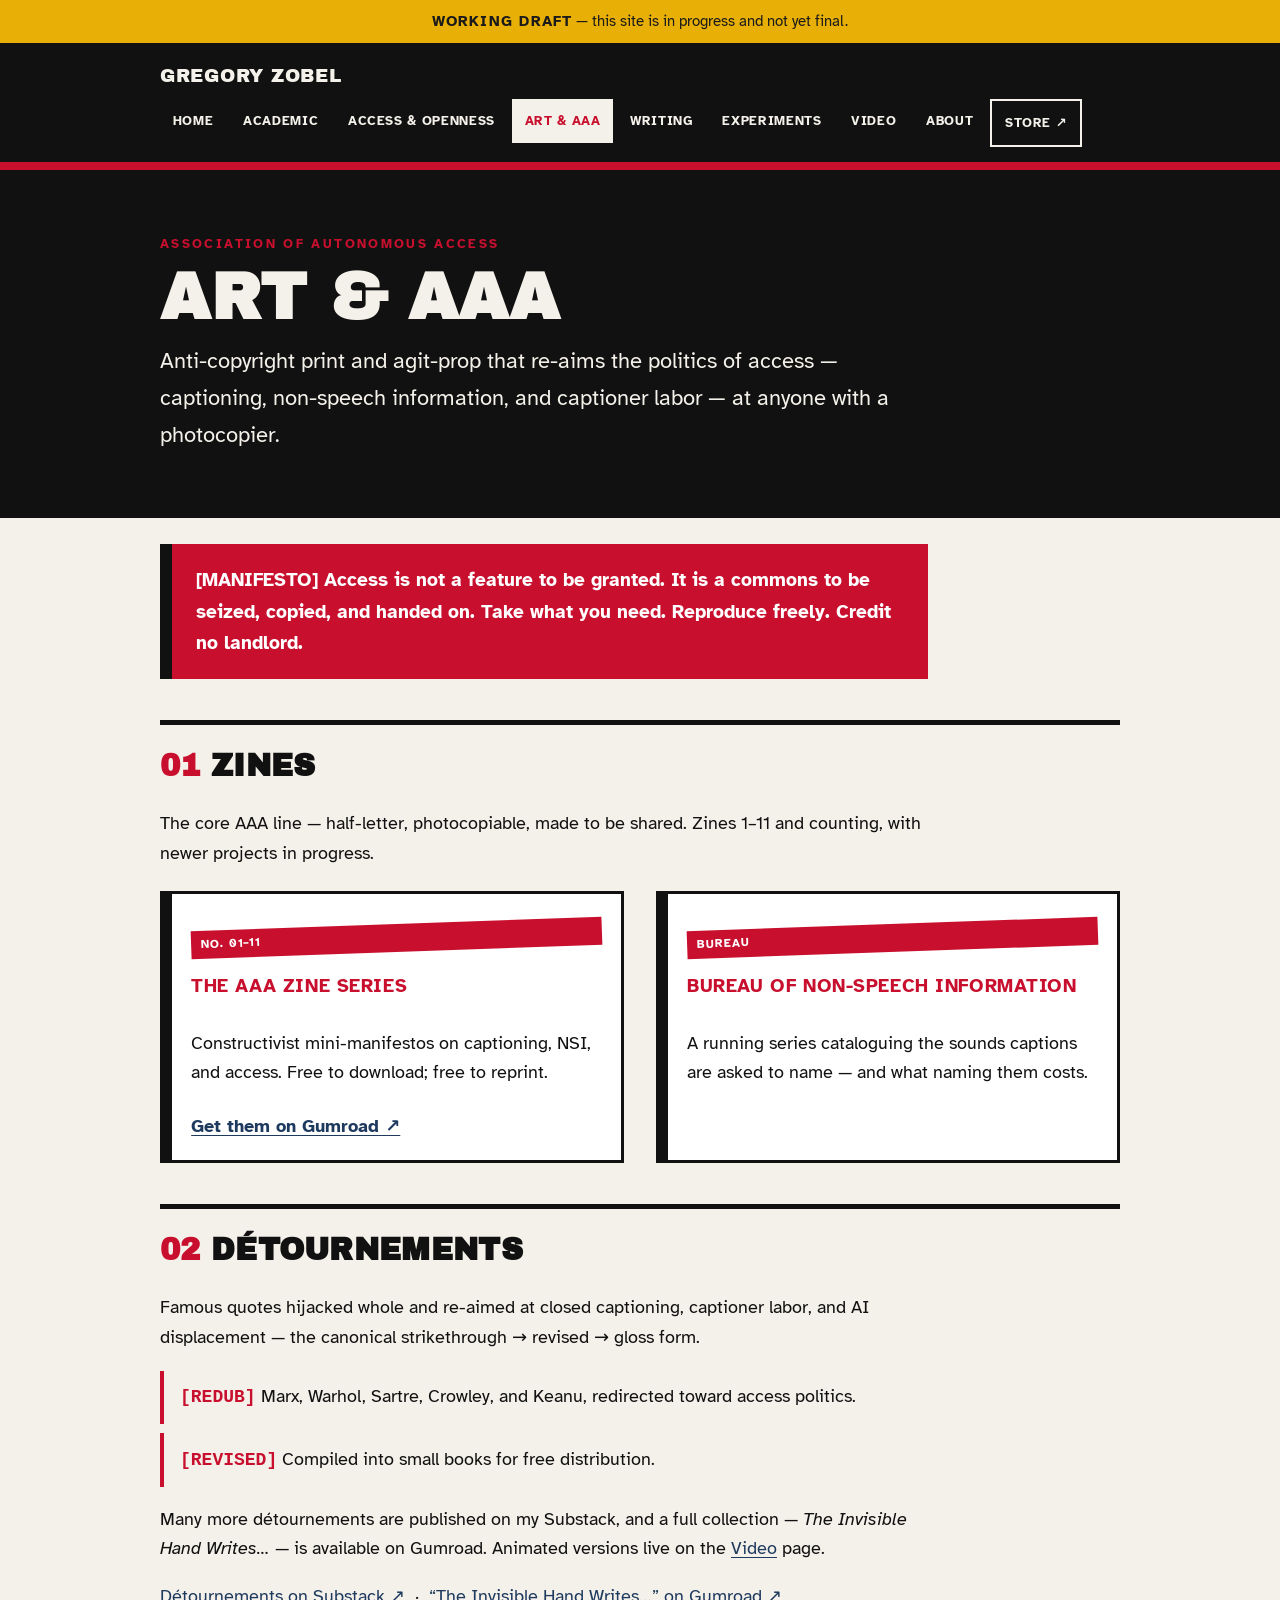
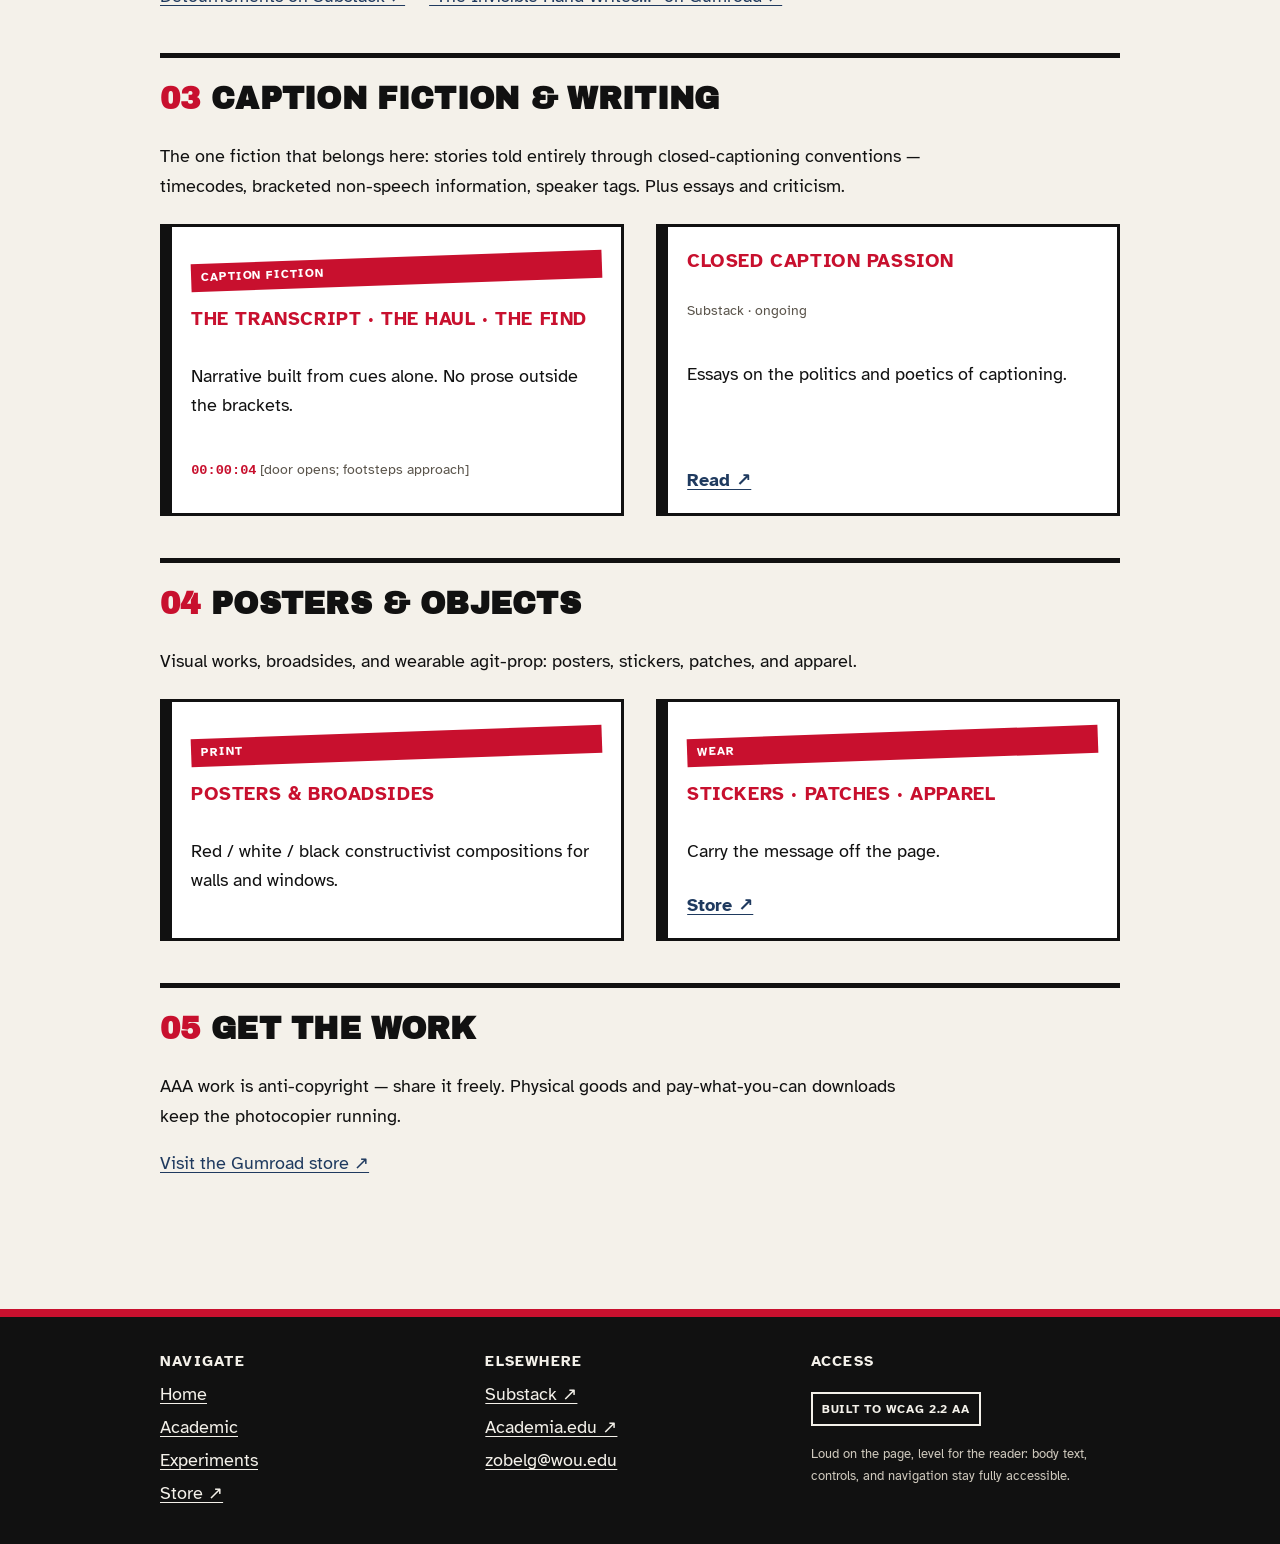
==== aaa.html @ 19fad94e "Add files via upload initial upload" ====
<!DOCTYPE html>
<html lang="en">
<head>
<meta charset="utf-8">
<meta name="viewport" content="width=device-width, initial-scale=1">
<title>Art &amp; AAA — Association of Autonomous Access</title>
<meta name="description" content="The Association of Autonomous Access: anti-copyright zines, détournements, caption fiction, posters, and objects by Gregory Zobel.">
<link rel="preconnect" href="https://fonts.googleapis.com">
<link rel="preconnect" href="https://fonts.gstatic.com" crossorigin>
<link href="https://fonts.googleapis.com/css2?family=Archivo+Black&family=Atkinson+Hyperlegible:ital,wght@0,400;0,700;1,400;1,700&display=swap" rel="stylesheet">
<link rel="stylesheet" href="assets/css/site.css">
</head>
<body>
<a class="skip" href="#main">Skip to main content</a>
<div class="draft-banner" role="note"><strong>Working draft</strong> — this site is in progress and not yet final.</div>

<header class="site-header">
  <div class="wrap">
    <a class="brand" href="index.html">Gregory&nbsp;Zobel</a>
    <nav class="site-nav" aria-label="Primary">
      <ul>
        <li><a href="index.html">Home</a></li>
        <li><a href="academic.html">Academic</a></li>
        <li><a href="academic.html#access">Access &amp; Openness</a></li>
        <li><a href="aaa.html" aria-current="page">Art &amp; AAA</a></li>
        <li><a href="#writing">Writing</a></li>
        <li><a href="experiments.html">Experiments</a></li>
        <li><a href="video.html">Video</a></li>
        <li><a href="academic.html#about">About</a></li>
        <li class="nav-store"><a href="https://compgizmo.gumroad.com/" rel="noopener">Store</a></li>
      </ul>
    </nav>
  </div>
</header>

<div class="hero">
  <div class="wrap">
    <p class="kicker">Association of Autonomous Access</p>
    <h1>Art &amp; AAA</h1>
    <p class="lede">Anti-copyright print and agit-prop that re-aims the politics of access — captioning, non-speech information, and captioner labor — at anyone with a photocopier.</p>
  </div>
</div>

<main id="main">
  <div class="wrap">

    <p class="thesis">[MANIFESTO] Access is not a feature to be granted. It is a commons to be seized, copied, and handed on. Take what you need. Reproduce freely. Credit no landlord.</p>

    <h2><span class="n">01</span> Zines</h2>
    <p>The core AAA line — half-letter, photocopiable, made to be shared. Zines 1–11 and counting, with newer projects in progress.</p>
    <ul class="grid">
      <li class="card"><p class="stamp">No. 01–11</p><h3>The AAA zine series</h3><p>Constructivist mini-manifestos on captioning, NSI, and access. Free to download; free to reprint.</p><a class="more" href="https://compgizmo.gumroad.com/" rel="noopener">Get them on Gumroad ↗</a></li>
      <li class="card"><p class="stamp">Bureau</p><h3>Bureau of Non-Speech Information</h3><p>A running series cataloguing the sounds captions are asked to name — and what naming them costs.</p></li>
    </ul>

    <h2><span class="n">02</span> Détournements</h2>
    <p>Famous quotes hijacked whole and re-aimed at closed captioning, captioner labor, and AI displacement — the canonical strikethrough → revised → gloss form.</p>
    <ul class="refs">
      <li><span class="timecode">[REDUB]</span> Marx, Warhol, Sartre, Crowley, and Keanu, redirected toward access politics.</li>
      <li><span class="timecode">[REVISED]</span> Compiled into small books for free distribution.</li>
    </ul>
    <p>Many more détournements are published on my Substack, and a full collection — <em>The Invisible Hand Writes…</em> — is available on Gumroad. Animated versions live on the <a href="video.html">Video</a> page.</p>
    <p><a class="more" href="https://closedcaptionpassion.substack.com/" rel="noopener">Détournements on Substack ↗</a> &nbsp;·&nbsp; <a class="more" href="https://compgizmo.gumroad.com/" rel="noopener">“The Invisible Hand Writes…” on Gumroad ↗</a></p>

    <h2 id="writing"><span class="n">03</span> Caption fiction &amp; writing</h2>
    <p>The one fiction that belongs here: stories told entirely through closed-captioning conventions — timecodes, bracketed non-speech information, speaker tags. Plus essays and criticism.</p>
    <ul class="grid">
      <li class="card"><p class="stamp">Caption fiction</p><h3>The Transcript · The Haul · The Find</h3><p>Narrative built from cues alone. No prose outside the brackets.</p><p class="meta"><span class="timecode">00:00:04</span> [door opens; footsteps approach]</p></li>
      <li class="card"><h3>Closed Caption Passion</h3><p class="meta">Substack · ongoing</p><p>Essays on the politics and poetics of captioning.</p><a class="more" href="https://closedcaptionpassion.substack.com/" rel="noopener">Read ↗</a></li>
    </ul>

    <h2><span class="n">04</span> Posters &amp; objects</h2>
    <p>Visual works, broadsides, and wearable agit-prop: posters, stickers, patches, and apparel.</p>
    <ul class="grid">
      <li class="card"><p class="stamp">Print</p><h3>Posters &amp; broadsides</h3><p>Red / white / black constructivist compositions for walls and windows.</p></li>
      <li class="card"><p class="stamp">Wear</p><h3>Stickers · patches · apparel</h3><p>Carry the message off the page.</p><a class="more" href="https://compgizmo.gumroad.com/" rel="noopener">Store ↗</a></li>
    </ul>

    <h2><span class="n">05</span> Get the work</h2>
    <p>AAA work is anti-copyright — share it freely. Physical goods and pay-what-you-can downloads keep the photocopier running.</p>
    <p><a class="more" href="https://compgizmo.gumroad.com/" rel="noopener">Visit the Gumroad store ↗</a></p>

  </div>
</main>

<footer class="site-footer">
  <div class="wrap">
    <div>
      <h2>Navigate</h2>
      <ul>
        <li><a href="index.html">Home</a></li>
        <li><a href="academic.html">Academic</a></li>
        <li><a href="experiments.html">Experiments</a></li>
        <li><a href="https://compgizmo.gumroad.com/" rel="noopener">Store ↗</a></li>
      </ul>
    </div>
    <div>
      <h2>Elsewhere</h2>
      <ul>
        <li><a href="https://closedcaptionpassion.substack.com/" rel="noopener">Substack ↗</a></li>
        <li><a href="https://wou.academia.edu/GregoryZobel" rel="noopener">Academia.edu ↗</a></li>
        <li><a href="mailto:zobelg@wou.edu">zobelg@wou.edu</a></li>
      </ul>
    </div>
    <div>
      <h2>Access</h2>
      <p><span class="badge">Built to WCAG 2.2 AA</span></p>
      <p class="fineprint">Loud on the page, level for the reader: body text, controls, and navigation stay fully accessible.</p>
    </div>
  </div>
</footer>
</body>
</html>
---- assets/css/site.css ----
/* =====================================================================
   Greg Zobel — portfolio site
   Shared stylesheet. Two registers, one identity.
   Palette verified for WCAG 2.2 AA (see master plan).
   ===================================================================== */

:root{
  /* AAA / forceful register */
  --aaa-ink:#111111;
  --aaa-paper:#F4F1EA;
  --aaa-red:#C8102E;
  --aaa-white:#FFFFFF;
  /* Academic / restrained register */
  --aca-charcoal:#1A1A1A;
  --aca-cream:#FAF7F0;
  --aca-yellow:#E8B007;
  --aca-slate:#1F3A5F;
  /* shared secondary text */
  --ink-muted:#5A544B;

  /* active register defaults to AAA tokens; academic pages override */
  --bg:var(--aaa-paper);
  --fg:var(--aaa-ink);
  --accent:var(--aaa-red);
  --link:var(--aca-slate);
  --rule:var(--aaa-ink);

  --maxw:64rem;
  --gap:clamp(1rem,3vw,2rem);
}

/* Academic register: applied via <body class="register-academic"> */
.register-academic{
  --bg:var(--aca-cream);
  --fg:var(--aca-charcoal);
  --accent:var(--aca-yellow);
  --link:var(--aca-slate);
  --rule:var(--aca-charcoal);
}

*{box-sizing:border-box;}
html{scroll-behavior:smooth;}
@media (prefers-reduced-motion:reduce){
  html{scroll-behavior:auto;}
  *,*::before,*::after{animation-duration:0.001ms!important;animation-iteration-count:1!important;transition-duration:0.001ms!important;}
}

body{
  margin:0;
  background:var(--bg);
  color:var(--fg);
  font-family:"Atkinson Hyperlegible","Inter",system-ui,Arial,sans-serif;
  font-size:1.125rem;
  line-height:1.65;
}

/* ---- Skip link ---- */
.skip{
  position:absolute;left:-9999px;top:auto;
  background:var(--aaa-ink);color:#fff;padding:.7rem 1rem;z-index:1000;
  font-weight:700;text-decoration:none;
}
.skip:focus{left:1rem;top:1rem;}

/* ---- Focus visibility (WCAG 2.2) ---- */
a:focus-visible,button:focus-visible,[tabindex]:focus-visible{
  outline:3px solid var(--aaa-red);
  outline-offset:3px;
}

/* ---- Links: never color alone ---- */
a{color:var(--link);text-underline-offset:.18em;}
a:hover{text-decoration-thickness:2px;}

img{max-width:100%;height:auto;display:block;}

.wrap{max-width:var(--maxw);margin-inline:auto;padding-inline:clamp(1rem,4vw,2rem);}

/* =========================  SITE HEADER / NAV  ===================== */
.site-header{
  background:var(--aaa-ink);
  color:var(--aaa-paper);
  border-bottom:8px solid var(--aaa-red);
}
.site-header .wrap{display:flex;flex-wrap:wrap;align-items:center;gap:.5rem 1.5rem;padding-block:.9rem;}
.brand{
  font-family:"Archivo Black","Arial Black",sans-serif;
  text-transform:uppercase;letter-spacing:.04em;
  font-size:1.15rem;color:var(--aaa-paper);text-decoration:none;margin-right:auto;
}
.brand:hover{color:#fff;}
.site-nav ul{list-style:none;display:flex;flex-wrap:wrap;gap:.25rem;margin:0;padding:0;}
.site-nav a{
  display:inline-block;color:var(--aaa-paper);text-decoration:none;
  font-weight:700;text-transform:uppercase;letter-spacing:.05em;font-size:.82rem;
  padding:.7rem .8rem;min-height:44px;/* target size */
}
.site-nav a:hover{background:var(--aaa-red);color:#fff;}
.site-nav a[aria-current="page"]{color:var(--aaa-red);background:var(--aaa-paper);}
.register-academic .site-nav a[aria-current="page"]{color:var(--aca-charcoal);box-shadow:inset 0 -5px 0 var(--aca-yellow);background:transparent;}
.nav-store a{border:2px solid var(--aaa-paper);}
.nav-store a::after{content:" \2197";}

/* =========================  HERO  ================================= */
.hero{background:var(--aaa-ink);color:var(--aaa-paper);}
.register-academic .hero{background:var(--aca-charcoal);}
.hero .wrap{padding-block:clamp(2rem,6vw,4rem);}
.kicker{font-weight:800;letter-spacing:.18em;text-transform:uppercase;color:var(--aaa-red);font-size:.82rem;margin:0 0 .6rem;}
.register-academic .kicker{color:var(--aca-yellow);}
.hero h1{
  font-family:"Archivo Black","Arial Black",sans-serif;
  text-transform:uppercase;line-height:1.02;letter-spacing:.01em;
  font-size:clamp(2.1rem,7vw,4rem);margin:.2rem 0;
}
.hero p.lede{font-size:clamp(1.1rem,2.4vw,1.4rem);max-width:46rem;margin:.8rem 0 0;}

/* =========================  HEADINGS  ============================= */
main h2{
  font-family:"Archivo Black","Arial Black",sans-serif;
  text-transform:uppercase;letter-spacing:.01em;font-size:clamp(1.4rem,3.5vw,1.9rem);
  margin:2.6rem 0 .6rem;padding-top:1rem;border-top:5px solid var(--rule);
}
main h2 .n{color:var(--accent);}
.register-academic main h2 .n{color:var(--aca-charcoal);background:var(--aca-yellow);padding:0 .4rem;}
main h3{font-size:1.2rem;margin:1.6rem 0 .3rem;color:var(--accent);text-transform:uppercase;letter-spacing:.03em;}
.register-academic main h3{color:var(--aca-slate);}
main{padding-bottom:4rem;}
main .wrap > p{max-width:48rem;}

/* =========================  THESIS / BANNERS  ===================== */
.thesis{
  background:var(--aaa-red);color:#fff;
  padding:1.3rem 1.5rem;margin:1.6rem 0;border-left:12px solid var(--aaa-ink);
  font-size:1.18rem;font-weight:700;max-width:52rem;
}
.register-academic .thesis{background:var(--aca-yellow);color:var(--aca-charcoal);border-left-color:var(--aca-charcoal);}

/* =========================  WORKING-ACROSS BAND  ================== */
.band{display:flex;flex-wrap:wrap;gap:.5rem;margin:1.2rem 0;padding:0;list-style:none;}
.band li{
  background:var(--aaa-ink);color:var(--aaa-paper);
  font-weight:800;text-transform:uppercase;letter-spacing:.05em;font-size:.8rem;
  padding:.5rem .8rem;
}
.register-academic .band li{background:var(--aca-charcoal);}

/* =========================  ENTRANCES / CARDS  =================== */
.grid{display:grid;gap:var(--gap);grid-template-columns:repeat(auto-fit,minmax(15rem,1fr));margin:1.4rem 0;padding:0;list-style:none;}
.card{
  background:var(--aaa-white);border:3px solid var(--rule);border-left-width:12px;
  padding:1.1rem 1.2rem;display:flex;flex-direction:column;gap:.4rem;
}
.card h3{margin:.1rem 0;color:var(--accent);}
.register-academic .card{background:#fff;border-left-color:var(--aca-yellow);}
.card .meta{font-size:.85rem;color:var(--ink-muted);}
.card a.more{margin-top:auto;font-weight:700;}

.entrance{
  border:3px solid var(--aaa-ink);border-top-width:12px;background:var(--aaa-white);
  padding:1.3rem 1.4rem;text-decoration:none;color:var(--aaa-ink);display:block;
}
.entrance:hover{background:var(--aaa-red);color:#fff;border-color:var(--aaa-red);}
.entrance h3{font-family:"Archivo Black",sans-serif;text-transform:uppercase;font-size:1.25rem;margin:.2rem 0;color:inherit;}
.entrance:hover h3{color:#fff;}
.entrance p{margin:.3rem 0 0;color:inherit;}

/* =========================  PUBLICATION / LIST ITEMS  ============= */
.refs{list-style:none;margin:1rem 0;padding:0;}
.refs li{padding:.7rem 0 .7rem 1rem;border-left:4px solid var(--accent);margin-bottom:.6rem;}
.register-academic .refs li{border-left-color:var(--aca-yellow);}
.refs .venue{font-style:italic;}

/* =========================  AAA STAMPS  ========================== */
.stamp{
  display:inline-block;background:var(--aaa-red);color:#fff;
  font-weight:800;text-transform:uppercase;letter-spacing:.08em;font-size:.74rem;
  padding:.25rem .6rem;transform:rotate(-2deg);
}
.timecode{font-family:"Courier New",monospace;color:var(--aaa-red);font-weight:700;}

/* =========================  FOOTER  ============================== */
.site-footer{background:var(--aaa-ink);color:var(--aaa-paper);margin-top:3rem;border-top:8px solid var(--aaa-red);}
.site-footer .wrap{padding-block:2rem;display:grid;gap:1rem;grid-template-columns:repeat(auto-fit,minmax(13rem,1fr));}
.site-footer a{color:var(--aaa-paper);}
.site-footer h2{font-size:.95rem;text-transform:uppercase;letter-spacing:.08em;border:0;padding:0;margin:0 0 .4rem;font-family:inherit;}
.site-footer ul{list-style:none;margin:0;padding:0;}
.site-footer li{margin:.2rem 0;}
.badge{display:inline-block;border:2px solid var(--aaa-paper);padding:.3rem .6rem;font-weight:700;font-size:.78rem;text-transform:uppercase;letter-spacing:.05em;}
.fineprint{font-size:.82rem;color:#cfc9bd;}

/* =========================  DRAFT BANNER  ======================== */
.draft-banner{
  background:var(--aca-yellow);color:#1A1A1A;
  text-align:center;font-size:.95rem;padding:.55rem 1rem;
  border-bottom:4px solid #111111;
}
.draft-banner strong{text-transform:uppercase;letter-spacing:.08em;}

/* =========================  VIDEO  ============================== */
.video-grid{display:grid;gap:var(--gap);grid-template-columns:repeat(auto-fit,minmax(16rem,1fr));margin:1.2rem 0;padding:0;list-style:none;}
figure.video{margin:0;border:3px solid var(--rule);background:#000;display:flex;flex-direction:column;}
figure.video video{width:100%;display:block;background:#000;}
figure.video figcaption{background:var(--bg);color:var(--fg);padding:.6rem .8rem;font-size:.9rem;}
figure.video figcaption .t{font-weight:700;display:block;}
.placeholder-video{
  display:flex;align-items:center;justify-content:center;text-align:center;
  min-height:9rem;background:#111111;color:#F4F1EA;border-bottom:3px dashed var(--aaa-red);padding:1rem;font-size:.9rem;
}
details.transcript{margin:.5rem 0 0;border-top:1px solid #cbc6ba;padding-top:.4rem;}
details.transcript summary{cursor:pointer;font-weight:700;color:var(--link);}
details.transcript summary:focus-visible{outline:3px solid var(--aaa-red);outline-offset:2px;}
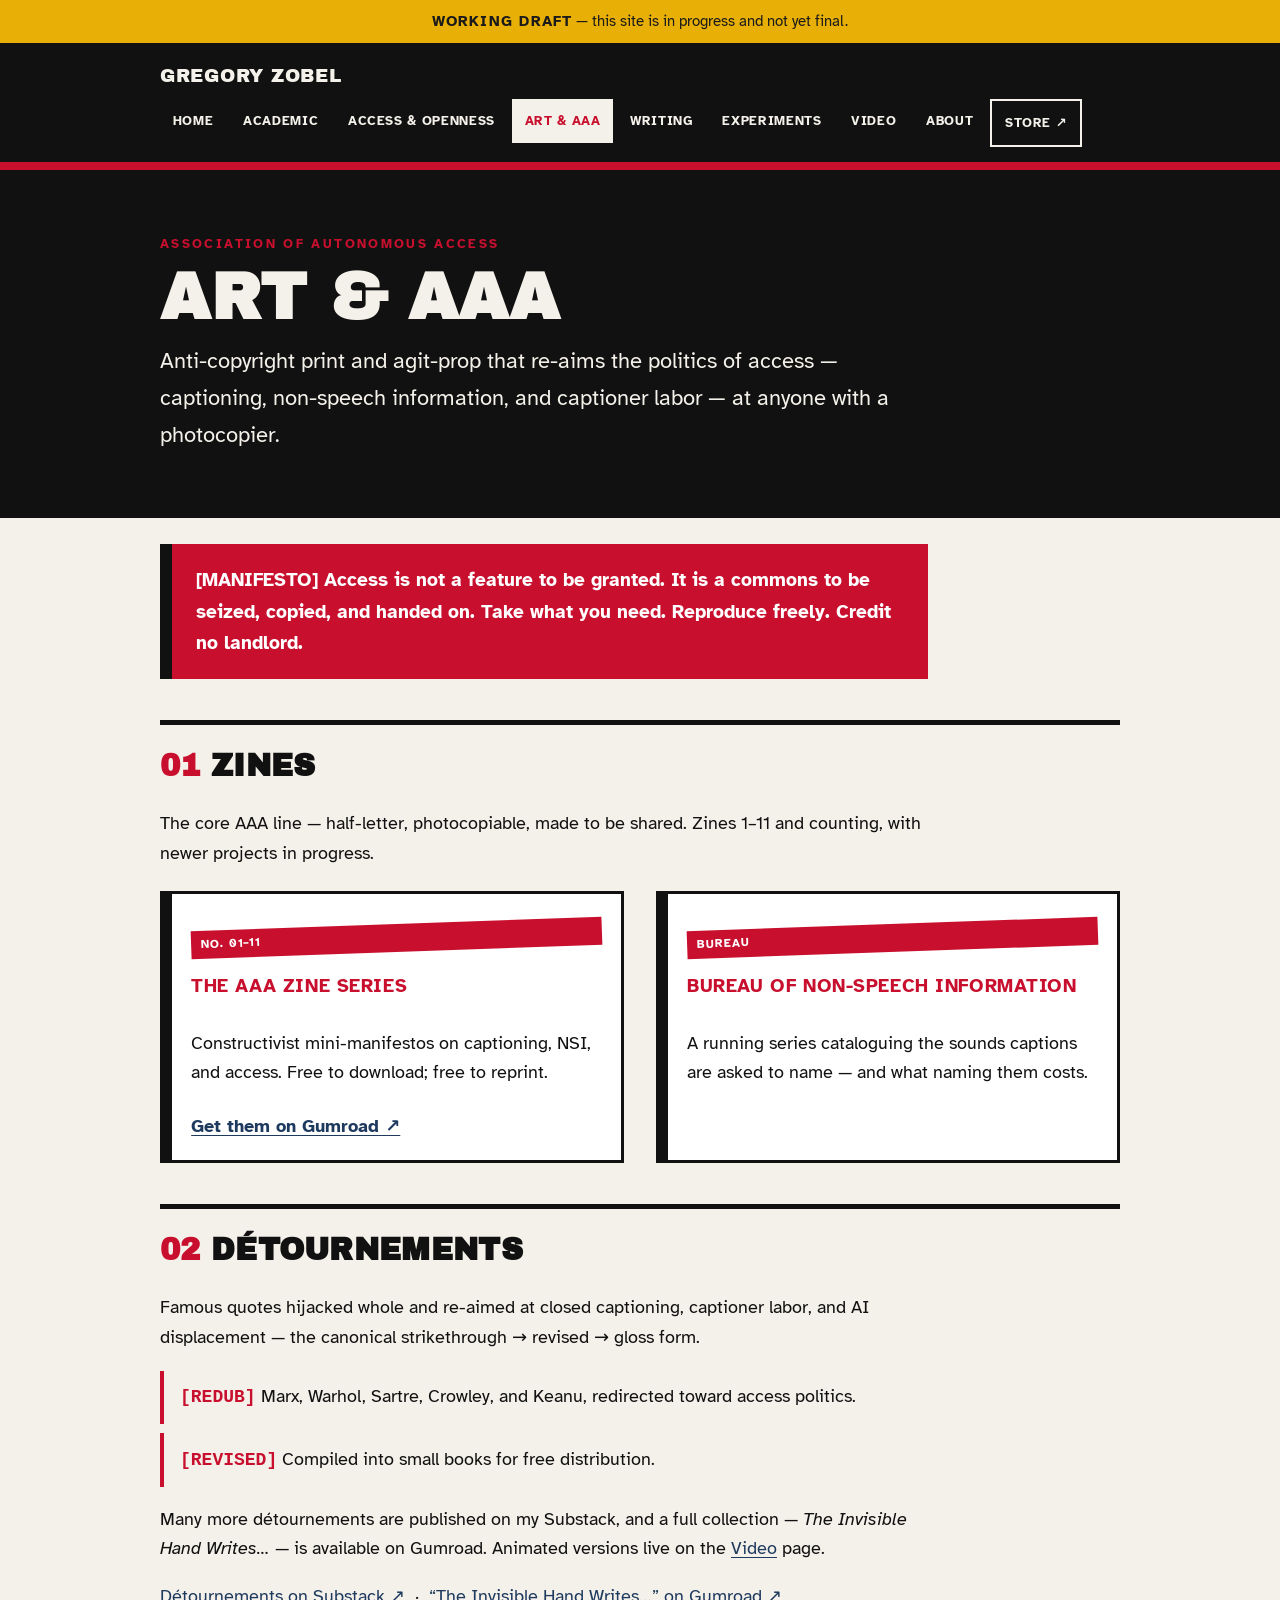
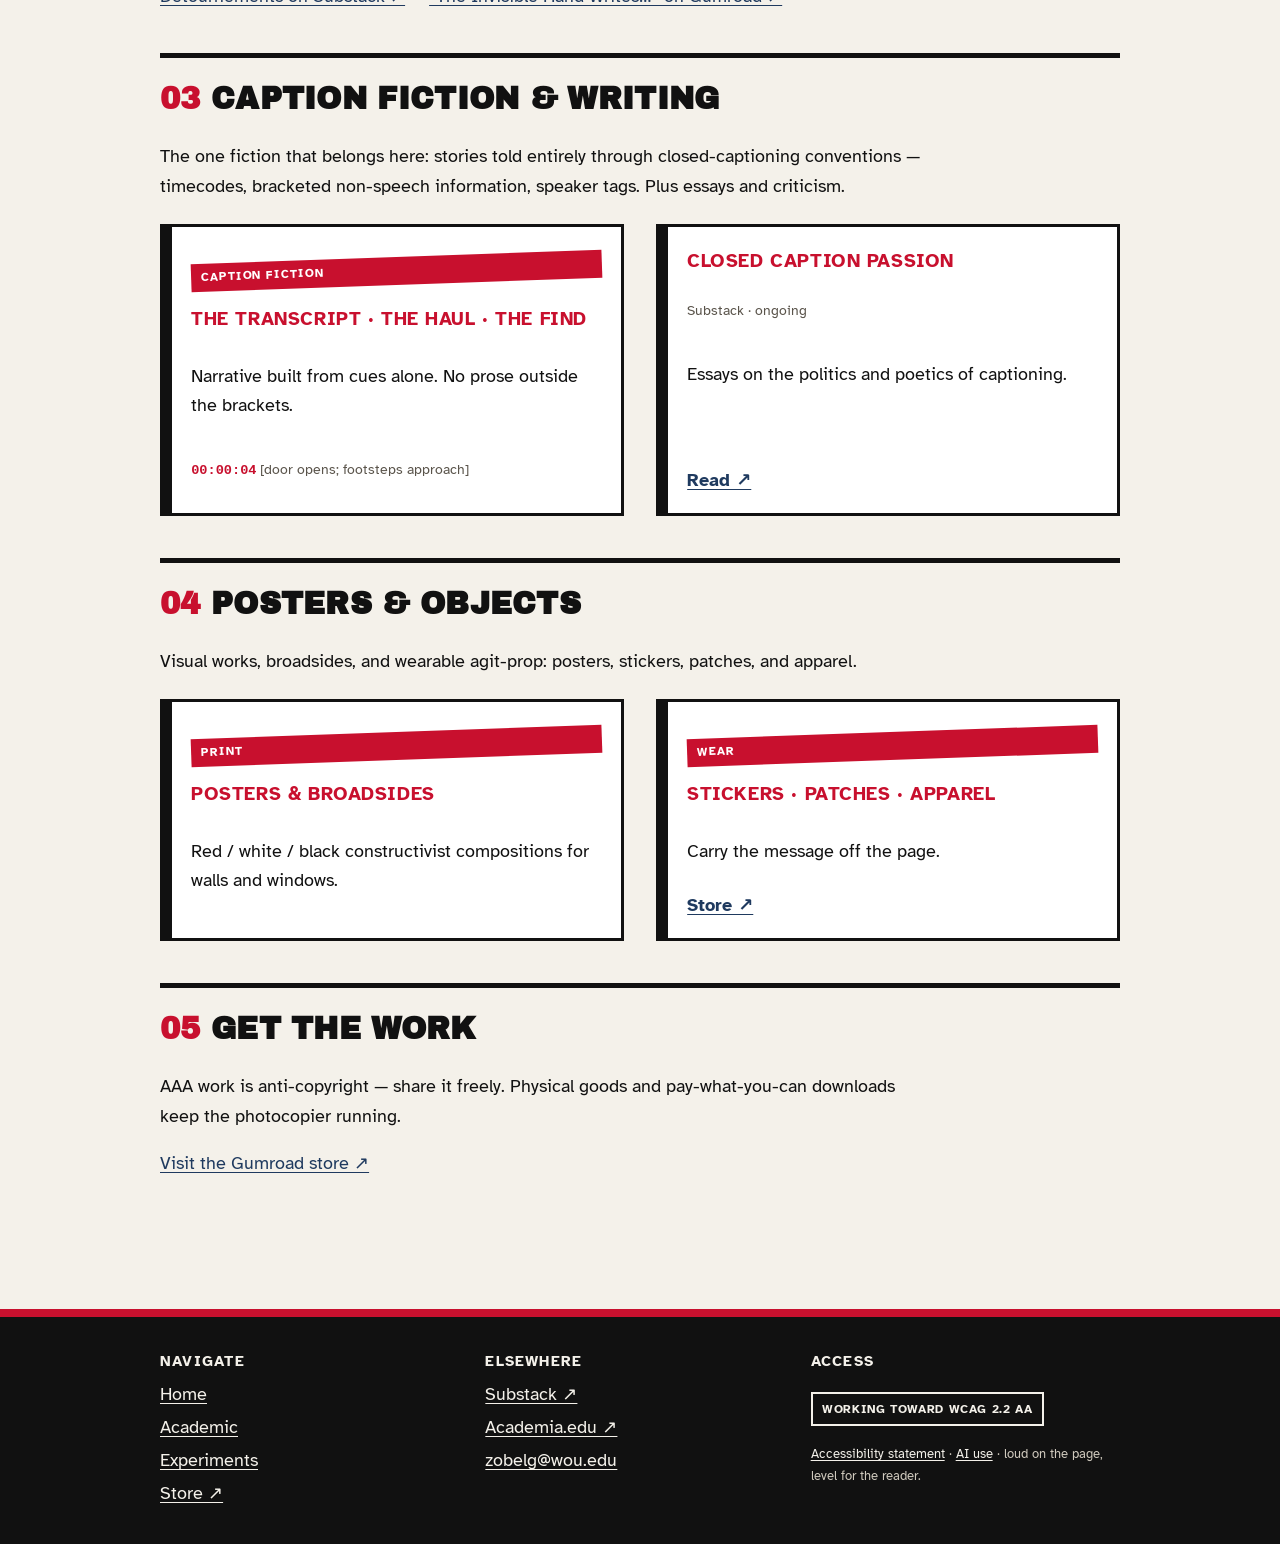
==== commit 00afcc31: "Add files via upload Ai page, accessibility page, agent term n small fixes post Codex review" ====
--- a/aaa.html
+++ b/aaa.html
@@ -46,14 +46,14 @@
 
     <p class="thesis">[MANIFESTO] Access is not a feature to be granted. It is a commons to be seized, copied, and handed on. Take what you need. Reproduce freely. Credit no landlord.</p>
 
-    <h2><span class="n">01</span> Zines</h2>
+    <h2><span class="n" aria-hidden="true">01</span> Zines</h2>
     <p>The core AAA line — half-letter, photocopiable, made to be shared. Zines 1–11 and counting, with newer projects in progress.</p>
     <ul class="grid">
       <li class="card"><p class="stamp">No. 01–11</p><h3>The AAA zine series</h3><p>Constructivist mini-manifestos on captioning, NSI, and access. Free to download; free to reprint.</p><a class="more" href="https://compgizmo.gumroad.com/" rel="noopener">Get them on Gumroad ↗</a></li>
       <li class="card"><p class="stamp">Bureau</p><h3>Bureau of Non-Speech Information</h3><p>A running series cataloguing the sounds captions are asked to name — and what naming them costs.</p></li>
     </ul>
 
-    <h2><span class="n">02</span> Détournements</h2>
+    <h2><span class="n" aria-hidden="true">02</span> Détournements</h2>
     <p>Famous quotes hijacked whole and re-aimed at closed captioning, captioner labor, and AI displacement — the canonical strikethrough → revised → gloss form.</p>
     <ul class="refs">
       <li><span class="timecode">[REDUB]</span> Marx, Warhol, Sartre, Crowley, and Keanu, redirected toward access politics.</li>
@@ -62,21 +62,21 @@
     <p>Many more détournements are published on my Substack, and a full collection — <em>The Invisible Hand Writes…</em> — is available on Gumroad. Animated versions live on the <a href="video.html">Video</a> page.</p>
     <p><a class="more" href="https://closedcaptionpassion.substack.com/" rel="noopener">Détournements on Substack ↗</a> &nbsp;·&nbsp; <a class="more" href="https://compgizmo.gumroad.com/" rel="noopener">“The Invisible Hand Writes…” on Gumroad ↗</a></p>
 
-    <h2 id="writing"><span class="n">03</span> Caption fiction &amp; writing</h2>
+    <h2 id="writing"><span class="n" aria-hidden="true">03</span> Caption fiction &amp; writing</h2>
     <p>The one fiction that belongs here: stories told entirely through closed-captioning conventions — timecodes, bracketed non-speech information, speaker tags. Plus essays and criticism.</p>
     <ul class="grid">
       <li class="card"><p class="stamp">Caption fiction</p><h3>The Transcript · The Haul · The Find</h3><p>Narrative built from cues alone. No prose outside the brackets.</p><p class="meta"><span class="timecode">00:00:04</span> [door opens; footsteps approach]</p></li>
       <li class="card"><h3>Closed Caption Passion</h3><p class="meta">Substack · ongoing</p><p>Essays on the politics and poetics of captioning.</p><a class="more" href="https://closedcaptionpassion.substack.com/" rel="noopener">Read ↗</a></li>
     </ul>
 
-    <h2><span class="n">04</span> Posters &amp; objects</h2>
+    <h2><span class="n" aria-hidden="true">04</span> Posters &amp; objects</h2>
     <p>Visual works, broadsides, and wearable agit-prop: posters, stickers, patches, and apparel.</p>
     <ul class="grid">
       <li class="card"><p class="stamp">Print</p><h3>Posters &amp; broadsides</h3><p>Red / white / black constructivist compositions for walls and windows.</p></li>
       <li class="card"><p class="stamp">Wear</p><h3>Stickers · patches · apparel</h3><p>Carry the message off the page.</p><a class="more" href="https://compgizmo.gumroad.com/" rel="noopener">Store ↗</a></li>
     </ul>
 
-    <h2><span class="n">05</span> Get the work</h2>
+    <h2><span class="n" aria-hidden="true">05</span> Get the work</h2>
     <p>AAA work is anti-copyright — share it freely. Physical goods and pay-what-you-can downloads keep the photocopier running.</p>
     <p><a class="more" href="https://compgizmo.gumroad.com/" rel="noopener">Visit the Gumroad store ↗</a></p>
 
@@ -104,8 +104,8 @@
     </div>
     <div>
       <h2>Access</h2>
-      <p><span class="badge">Built to WCAG 2.2 AA</span></p>
-      <p class="fineprint">Loud on the page, level for the reader: body text, controls, and navigation stay fully accessible.</p>
+      <p><span class="badge">Working toward WCAG 2.2 AA</span></p>
+      <p class="fineprint"><a href="accessibility.html">Accessibility statement</a> · <a href="ai-use.html">AI use</a> · loud on the page, level for the reader.</p>
     </div>
   </div>
 </footer>
--- a/assets/css/site.css
+++ b/assets/css/site.css
@@ -97,7 +97,7 @@
 }
 .site-nav a:hover{background:var(--aaa-red);color:#fff;}
 .site-nav a[aria-current="page"]{color:var(--aaa-red);background:var(--aaa-paper);}
-.register-academic .site-nav a[aria-current="page"]{color:var(--aca-charcoal);box-shadow:inset 0 -5px 0 var(--aca-yellow);background:transparent;}
+.register-academic .site-nav a[aria-current="page"]{color:var(--aaa-paper);box-shadow:inset 0 -5px 0 var(--aca-yellow);background:transparent;}
 .nav-store a{border:2px solid var(--aaa-paper);}
 .nav-store a::after{content:" \2197";}
 
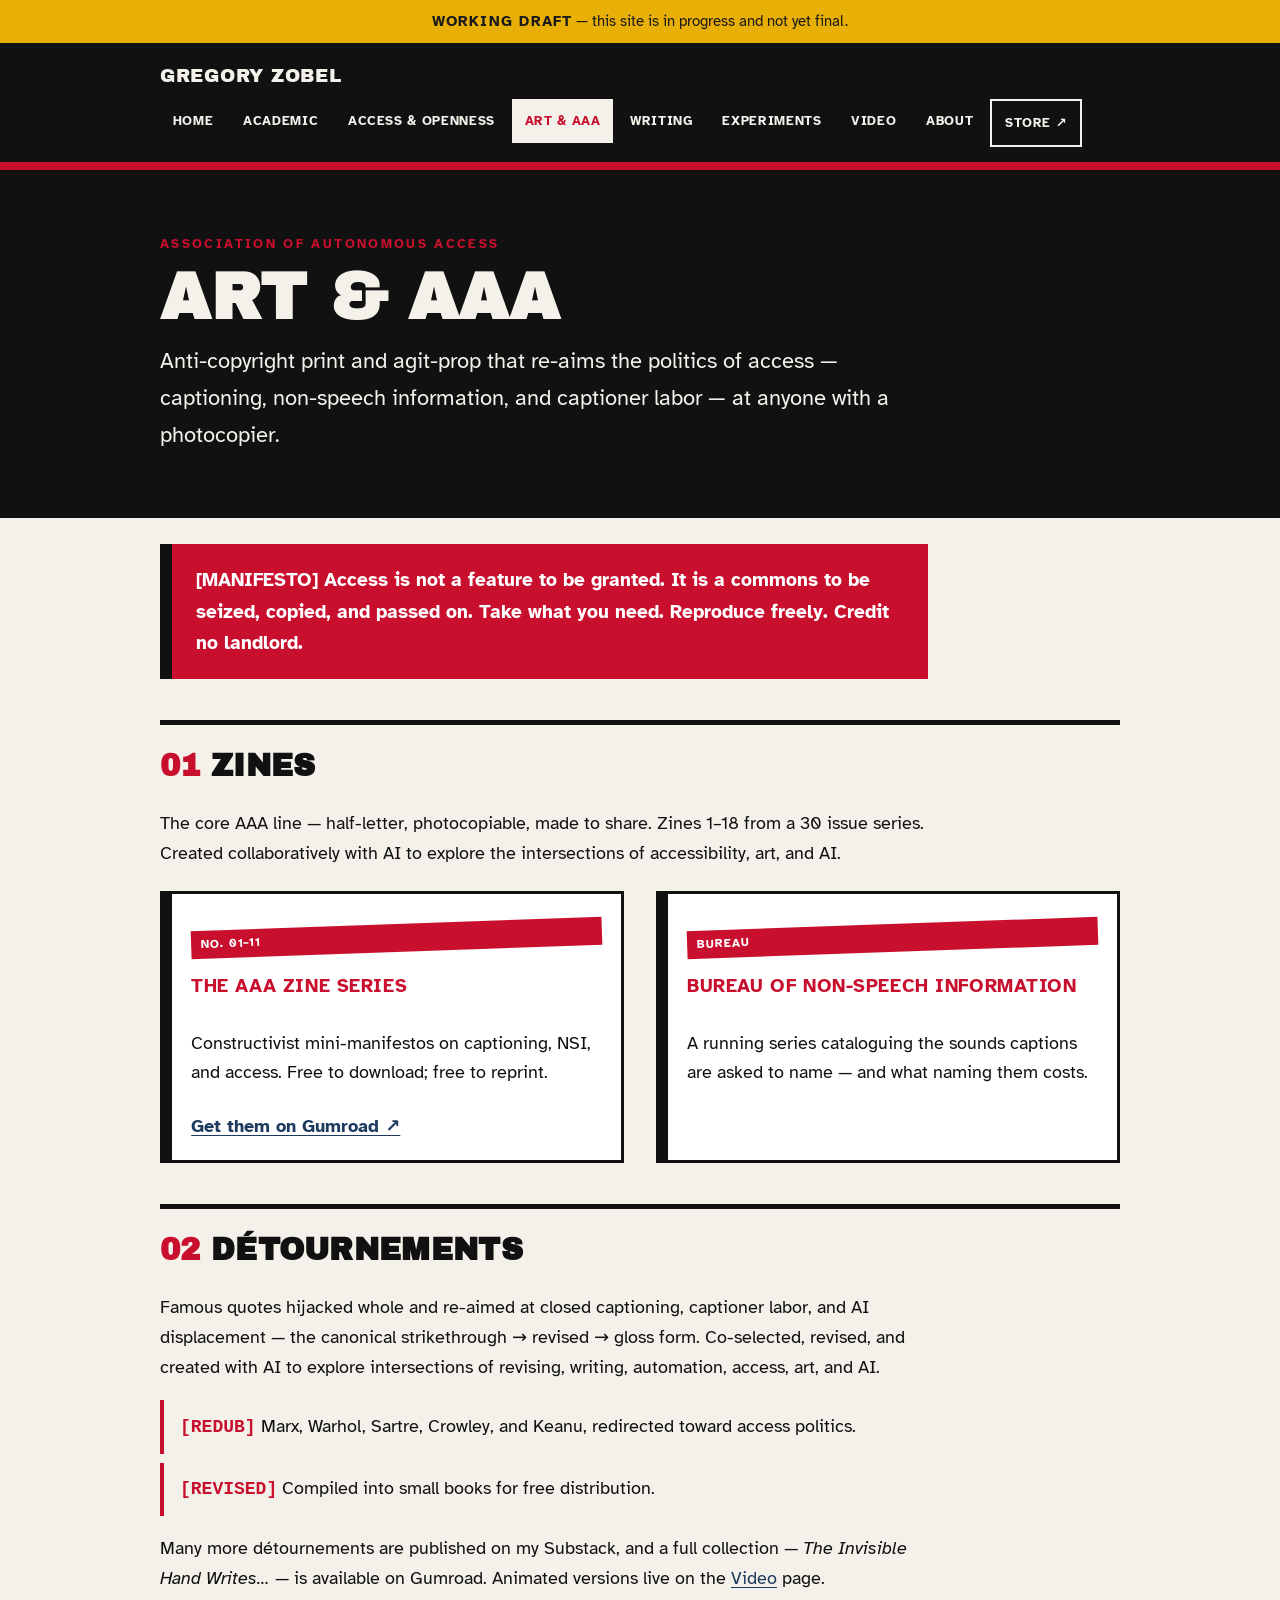
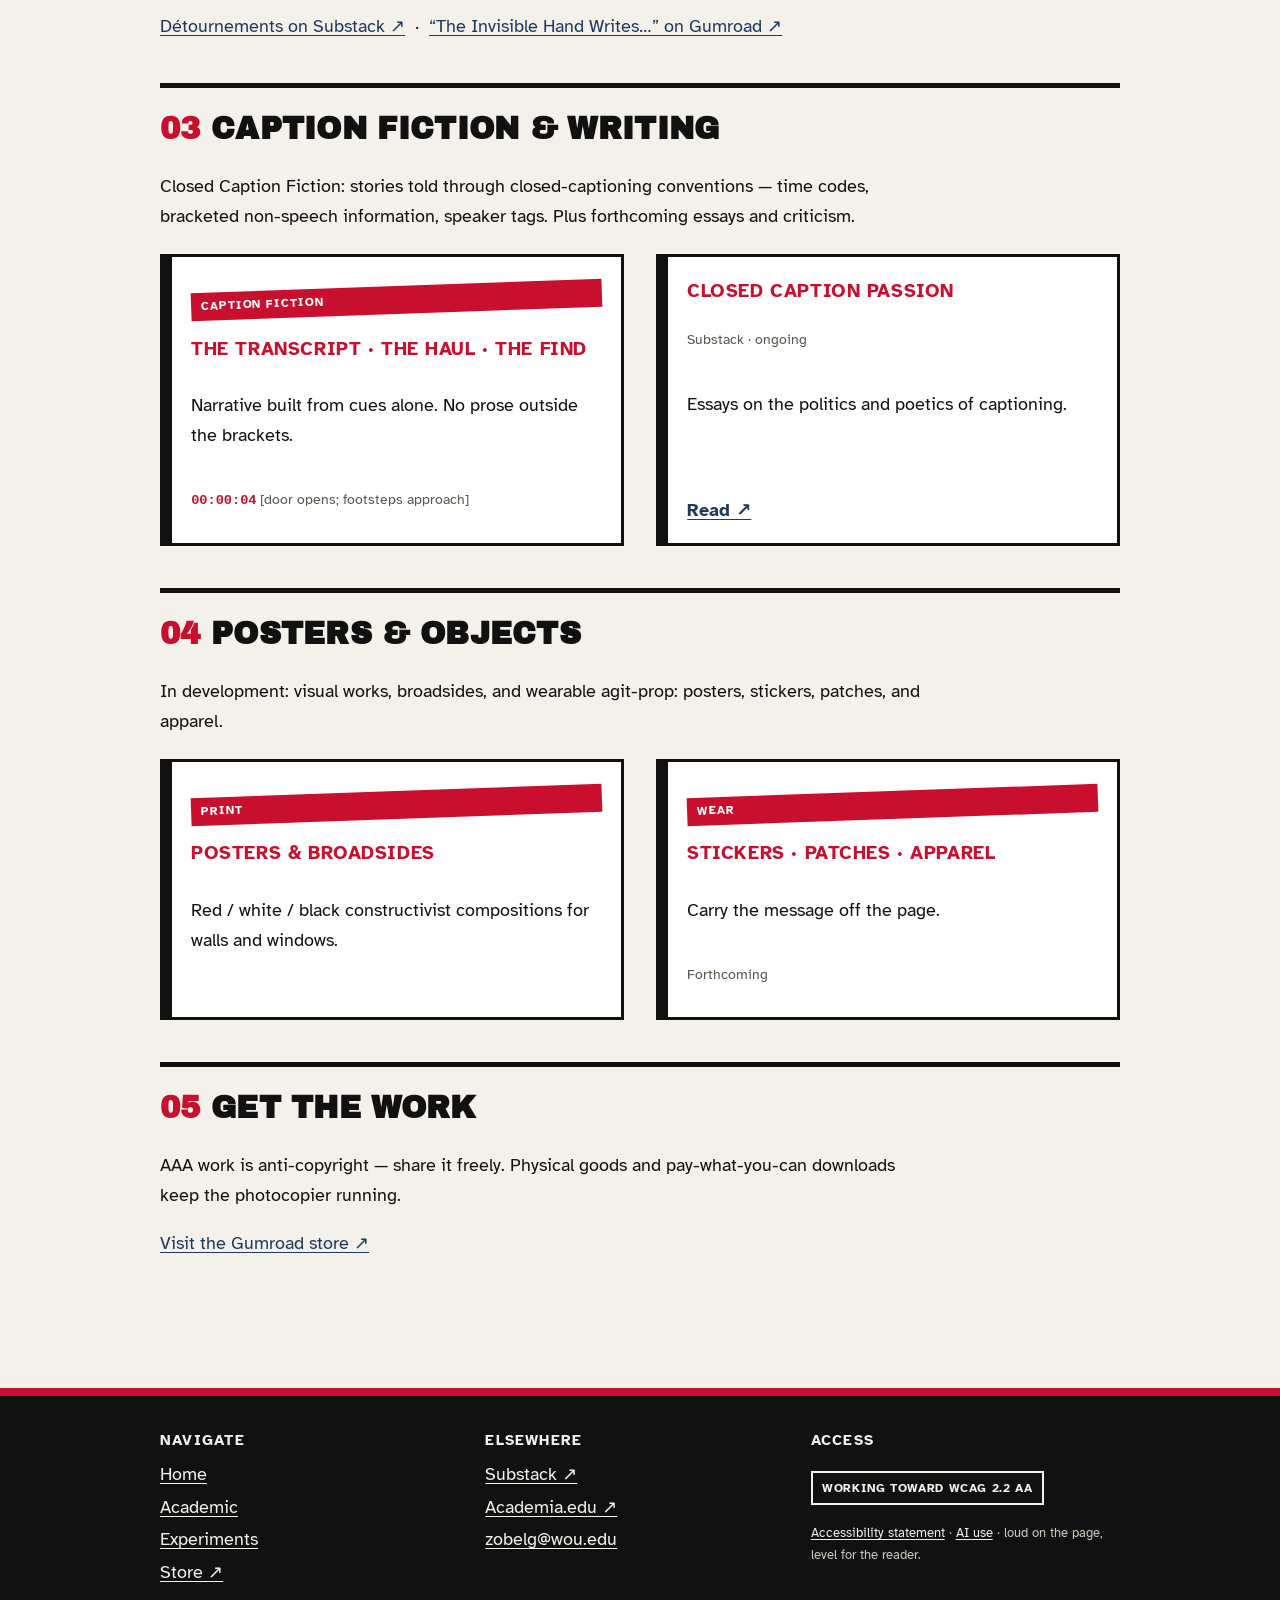
==== commit ec6170ab: "Copy edits to academic.html and aaa.html - academic: tighten Access & Openness intro - aaa: manifest" ====
--- a/aaa.html
+++ b/aaa.html
@@ -44,17 +44,17 @@
 <main id="main">
   <div class="wrap">
 
-    <p class="thesis">[MANIFESTO] Access is not a feature to be granted. It is a commons to be seized, copied, and handed on. Take what you need. Reproduce freely. Credit no landlord.</p>
+    <p class="thesis">[MANIFESTO] Access is not a feature to be granted. It is a commons to be seized, copied, and passed on. Take what you need. Reproduce freely. Credit no landlord.</p>
 
     <h2><span class="n" aria-hidden="true">01</span> Zines</h2>
-    <p>The core AAA line — half-letter, photocopiable, made to be shared. Zines 1–11 and counting, with newer projects in progress.</p>
+    <p>The core AAA line — half-letter, photocopiable, made to share. Zines 1–18 from a 30 issue series. Created collaboratively with AI to explore the intersections of accessibility, art, and AI.</p>
     <ul class="grid">
       <li class="card"><p class="stamp">No. 01–11</p><h3>The AAA zine series</h3><p>Constructivist mini-manifestos on captioning, NSI, and access. Free to download; free to reprint.</p><a class="more" href="https://compgizmo.gumroad.com/" rel="noopener">Get them on Gumroad ↗</a></li>
       <li class="card"><p class="stamp">Bureau</p><h3>Bureau of Non-Speech Information</h3><p>A running series cataloguing the sounds captions are asked to name — and what naming them costs.</p></li>
     </ul>
 
     <h2><span class="n" aria-hidden="true">02</span> Détournements</h2>
-    <p>Famous quotes hijacked whole and re-aimed at closed captioning, captioner labor, and AI displacement — the canonical strikethrough → revised → gloss form.</p>
+    <p>Famous quotes hijacked whole and re-aimed at closed captioning, captioner labor, and AI displacement — the canonical strikethrough → revised → gloss form. Co-selected, revised, and created with AI to explore intersections of revising, writing, automation, access, art, and AI.</p>
     <ul class="refs">
       <li><span class="timecode">[REDUB]</span> Marx, Warhol, Sartre, Crowley, and Keanu, redirected toward access politics.</li>
       <li><span class="timecode">[REVISED]</span> Compiled into small books for free distribution.</li>
@@ -63,17 +63,17 @@
     <p><a class="more" href="https://closedcaptionpassion.substack.com/" rel="noopener">Détournements on Substack ↗</a> &nbsp;·&nbsp; <a class="more" href="https://compgizmo.gumroad.com/" rel="noopener">“The Invisible Hand Writes…” on Gumroad ↗</a></p>
 
     <h2 id="writing"><span class="n" aria-hidden="true">03</span> Caption fiction &amp; writing</h2>
-    <p>The one fiction that belongs here: stories told entirely through closed-captioning conventions — timecodes, bracketed non-speech information, speaker tags. Plus essays and criticism.</p>
+    <p>Closed Caption Fiction: stories told through closed-captioning conventions — time codes, bracketed non-speech information, speaker tags. Plus forthcoming essays and criticism.</p>
     <ul class="grid">
       <li class="card"><p class="stamp">Caption fiction</p><h3>The Transcript · The Haul · The Find</h3><p>Narrative built from cues alone. No prose outside the brackets.</p><p class="meta"><span class="timecode">00:00:04</span> [door opens; footsteps approach]</p></li>
       <li class="card"><h3>Closed Caption Passion</h3><p class="meta">Substack · ongoing</p><p>Essays on the politics and poetics of captioning.</p><a class="more" href="https://closedcaptionpassion.substack.com/" rel="noopener">Read ↗</a></li>
     </ul>
 
     <h2><span class="n" aria-hidden="true">04</span> Posters &amp; objects</h2>
-    <p>Visual works, broadsides, and wearable agit-prop: posters, stickers, patches, and apparel.</p>
+    <p>In development: visual works, broadsides, and wearable agit-prop: posters, stickers, patches, and apparel.</p>
     <ul class="grid">
       <li class="card"><p class="stamp">Print</p><h3>Posters &amp; broadsides</h3><p>Red / white / black constructivist compositions for walls and windows.</p></li>
-      <li class="card"><p class="stamp">Wear</p><h3>Stickers · patches · apparel</h3><p>Carry the message off the page.</p><a class="more" href="https://compgizmo.gumroad.com/" rel="noopener">Store ↗</a></li>
+      <li class="card"><p class="stamp">Wear</p><h3>Stickers · patches · apparel</h3><p>Carry the message off the page.</p><p class="meta">Forthcoming</p></li>
     </ul>
 
     <h2><span class="n" aria-hidden="true">05</span> Get the work</h2>
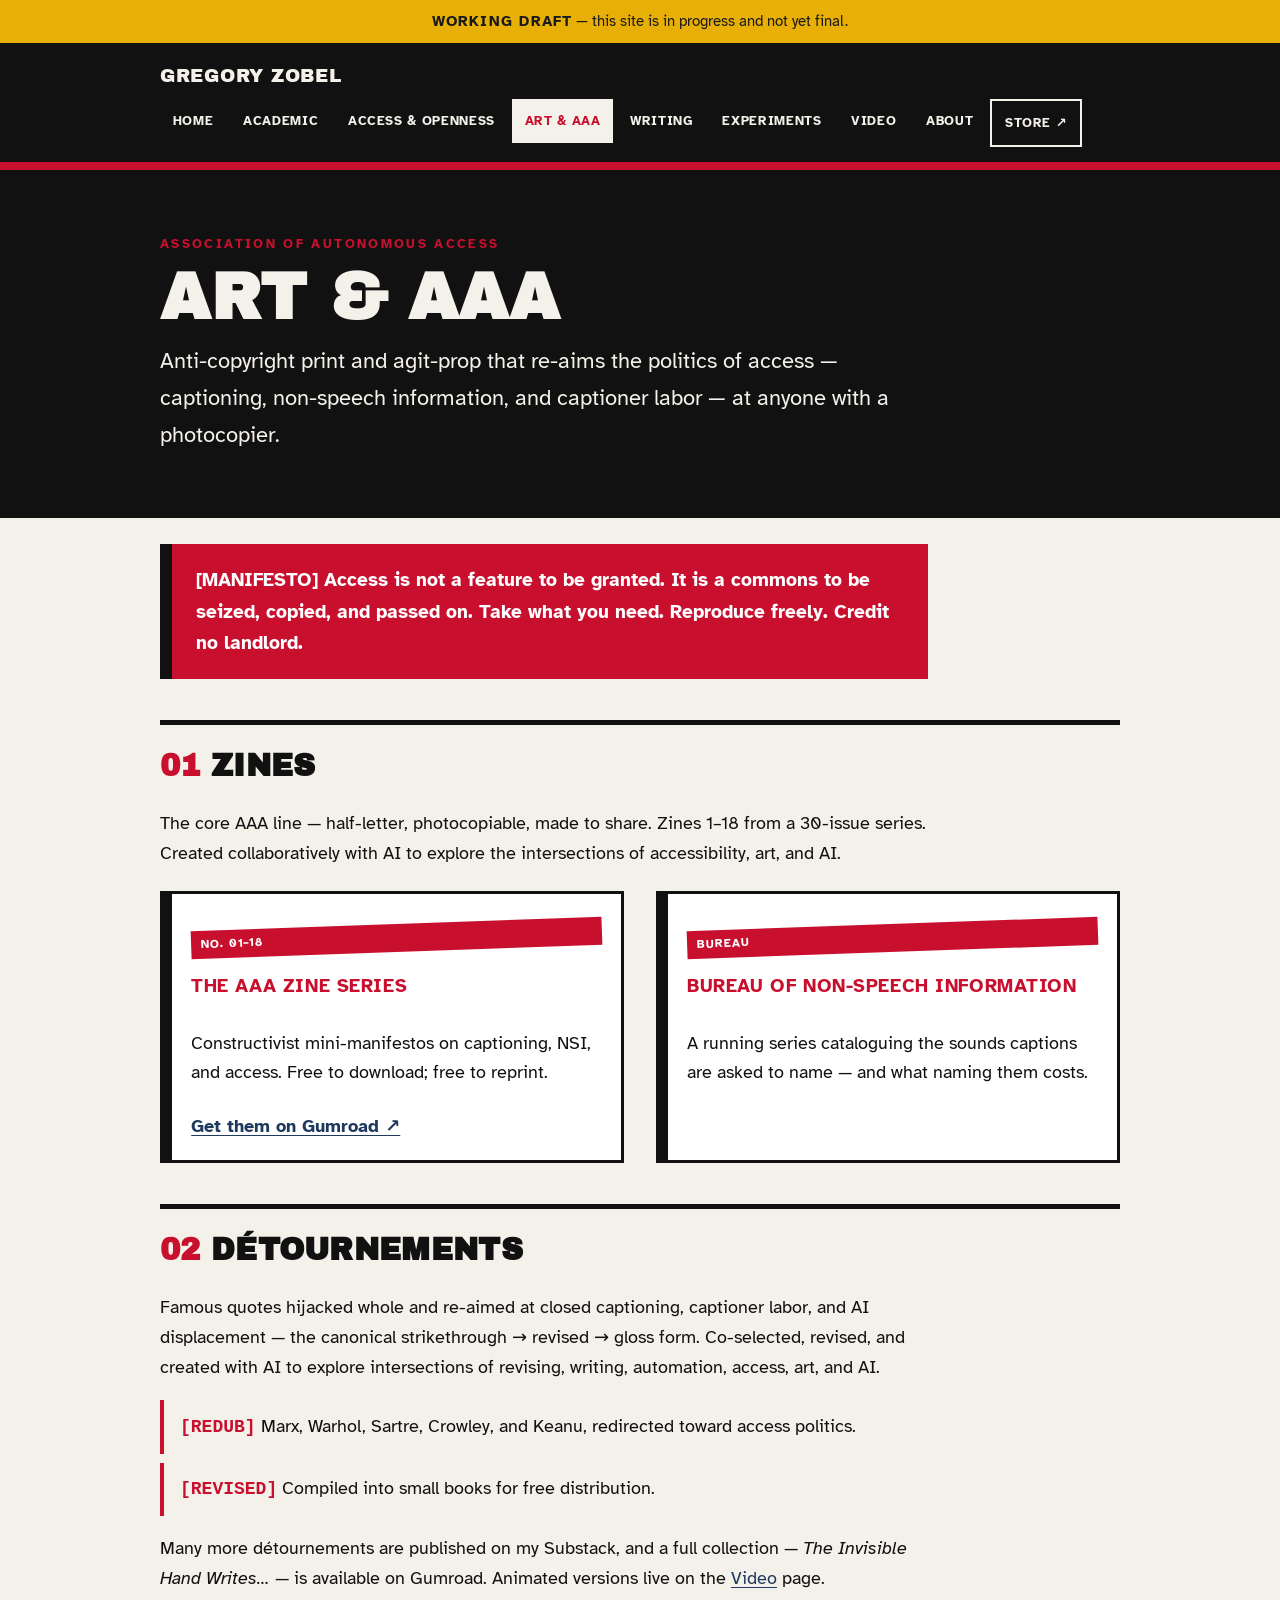
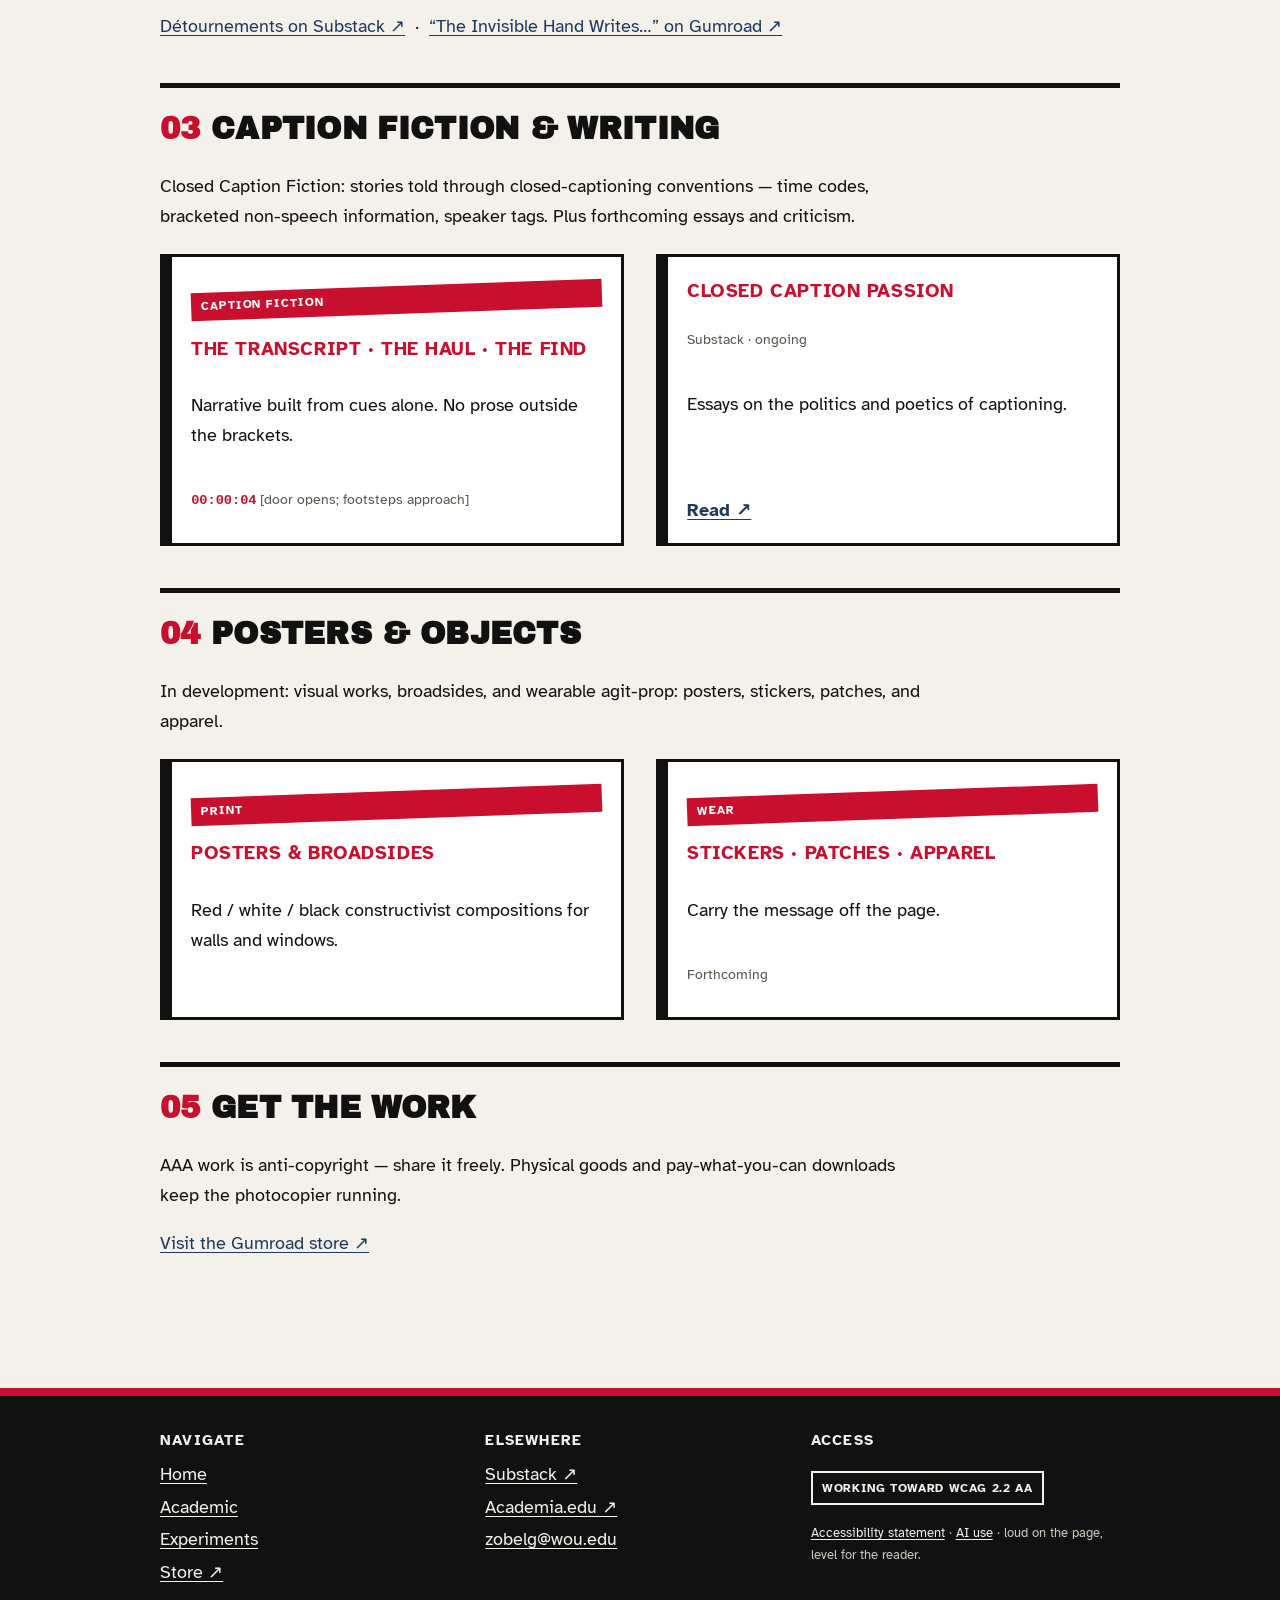
==== commit f9e2a016: "aaa: zines stamp 01–18; hyphenate 30-issue series Co-Authored-By: Claude Fable 5.1 <noreply@anthropi" ====
--- a/aaa.html
+++ b/aaa.html
@@ -47,9 +47,9 @@
     <p class="thesis">[MANIFESTO] Access is not a feature to be granted. It is a commons to be seized, copied, and passed on. Take what you need. Reproduce freely. Credit no landlord.</p>
 
     <h2><span class="n" aria-hidden="true">01</span> Zines</h2>
-    <p>The core AAA line — half-letter, photocopiable, made to share. Zines 1–18 from a 30 issue series. Created collaboratively with AI to explore the intersections of accessibility, art, and AI.</p>
+    <p>The core AAA line — half-letter, photocopiable, made to share. Zines 1–18 from a 30-issue series. Created collaboratively with AI to explore the intersections of accessibility, art, and AI.</p>
     <ul class="grid">
-      <li class="card"><p class="stamp">No. 01–11</p><h3>The AAA zine series</h3><p>Constructivist mini-manifestos on captioning, NSI, and access. Free to download; free to reprint.</p><a class="more" href="https://compgizmo.gumroad.com/" rel="noopener">Get them on Gumroad ↗</a></li>
+      <li class="card"><p class="stamp">No. 01–18</p><h3>The AAA zine series</h3><p>Constructivist mini-manifestos on captioning, NSI, and access. Free to download; free to reprint.</p><a class="more" href="https://compgizmo.gumroad.com/" rel="noopener">Get them on Gumroad ↗</a></li>
       <li class="card"><p class="stamp">Bureau</p><h3>Bureau of Non-Speech Information</h3><p>A running series cataloguing the sounds captions are asked to name — and what naming them costs.</p></li>
     </ul>
 
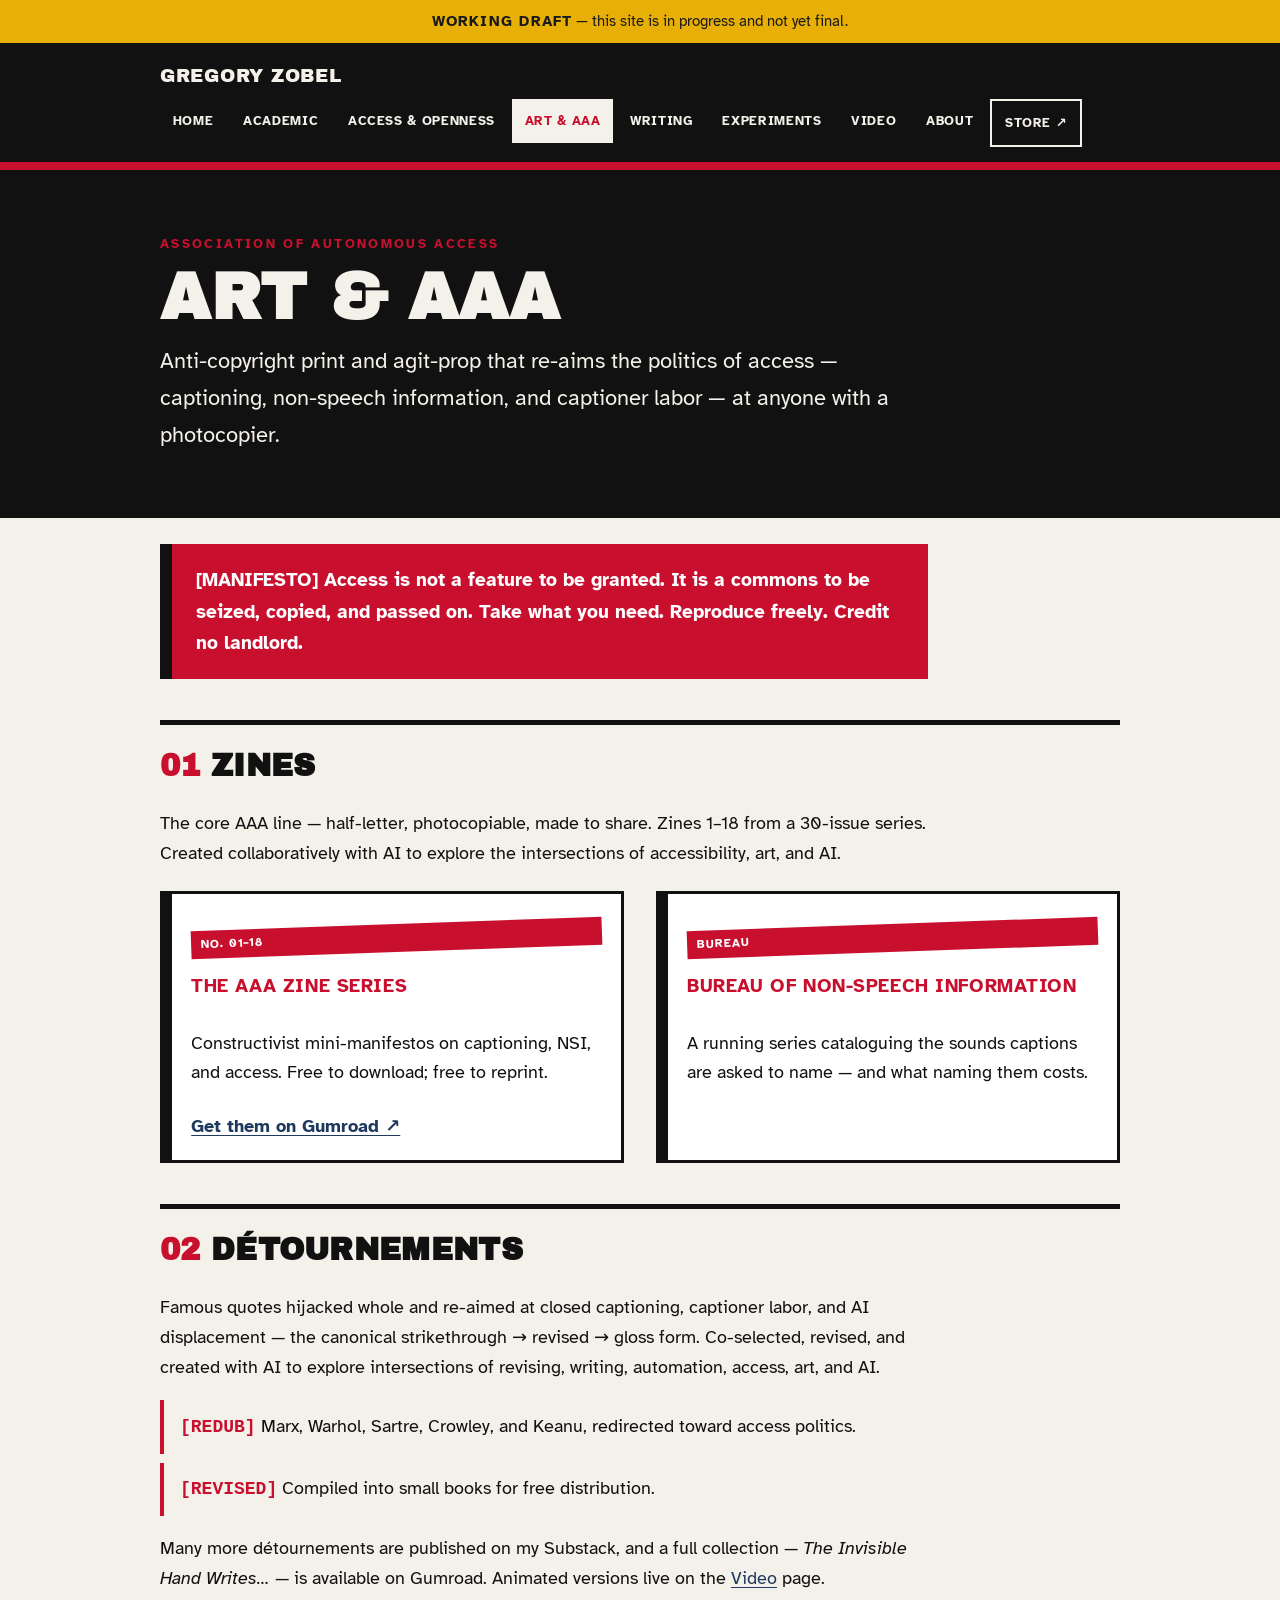
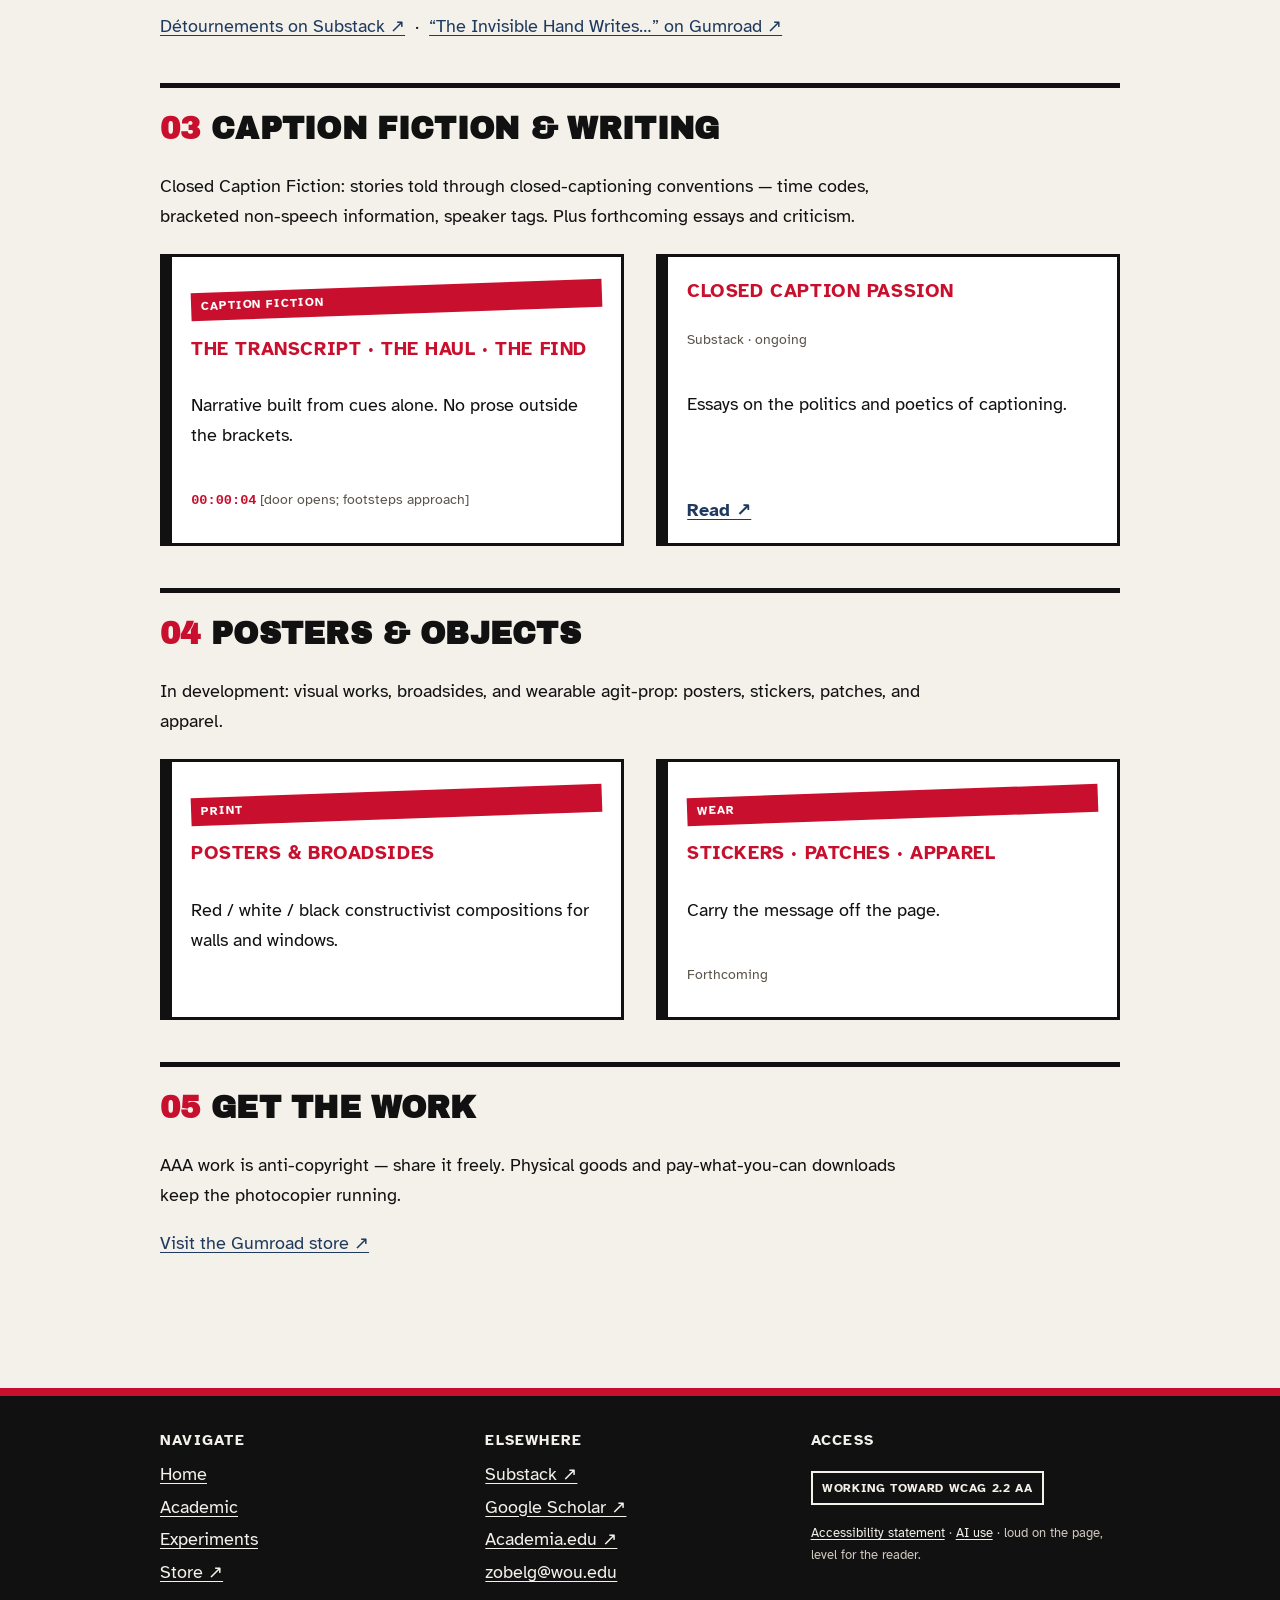
==== commit 9590969a: "Add Google Scholar link to footers, About, and CV page; public CV v3 Co-Authored-By: Claude Fable 5." ====
--- a/aaa.html
+++ b/aaa.html
@@ -98,7 +98,7 @@
       <h2>Elsewhere</h2>
       <ul>
         <li><a href="https://closedcaptionpassion.substack.com/" rel="noopener">Substack ↗</a></li>
-        <li><a href="https://wou.academia.edu/GregoryZobel" rel="noopener">Academia.edu ↗</a></li>
+        <li><a href="https://scholar.google.com/citations?user=opu3ghUAAAAJ&amp;hl=en" rel="noopener">Google Scholar ↗</a></li><li><a href="https://wou.academia.edu/GregoryZobel" rel="noopener">Academia.edu ↗</a></li>
         <li><a href="mailto:zobelg@wou.edu">zobelg@wou.edu</a></li>
       </ul>
     </div>
--- a/assets/css/site.css
+++ b/assets/css/site.css
@@ -209,3 +209,15 @@
 details.transcript{margin:.5rem 0 0;border-top:1px solid #cbc6ba;padding-top:.4rem;}
 details.transcript summary{cursor:pointer;font-weight:700;color:var(--link);}
 details.transcript summary:focus-visible{outline:3px solid var(--aaa-red);outline-offset:2px;}
+
+/* =========================  TABLES  ============================== */
+.tables{display:flex;flex-wrap:wrap;gap:1.5rem;margin:1rem 0 1.5rem;}
+.tables table{flex:1 1 16rem;max-width:24rem;}
+table{border-collapse:collapse;width:100%;font-size:1rem;}
+caption{text-align:left;font-weight:700;padding:.4rem 0;caption-side:top;}
+th,td{text-align:left;padding:.45rem .7rem;border-bottom:1px solid var(--accent);}
+thead th{border-bottom:3px solid var(--accent);}
+.register-academic th,.register-academic td{border-bottom-color:var(--aca-yellow);}
+tfoot th,tfoot td{font-weight:700;border-bottom:0;border-top:3px solid var(--accent);}
+.register-academic tfoot th,.register-academic tfoot td{border-top-color:var(--aca-yellow);}
+td:last-child,th:last-child{text-align:right;}
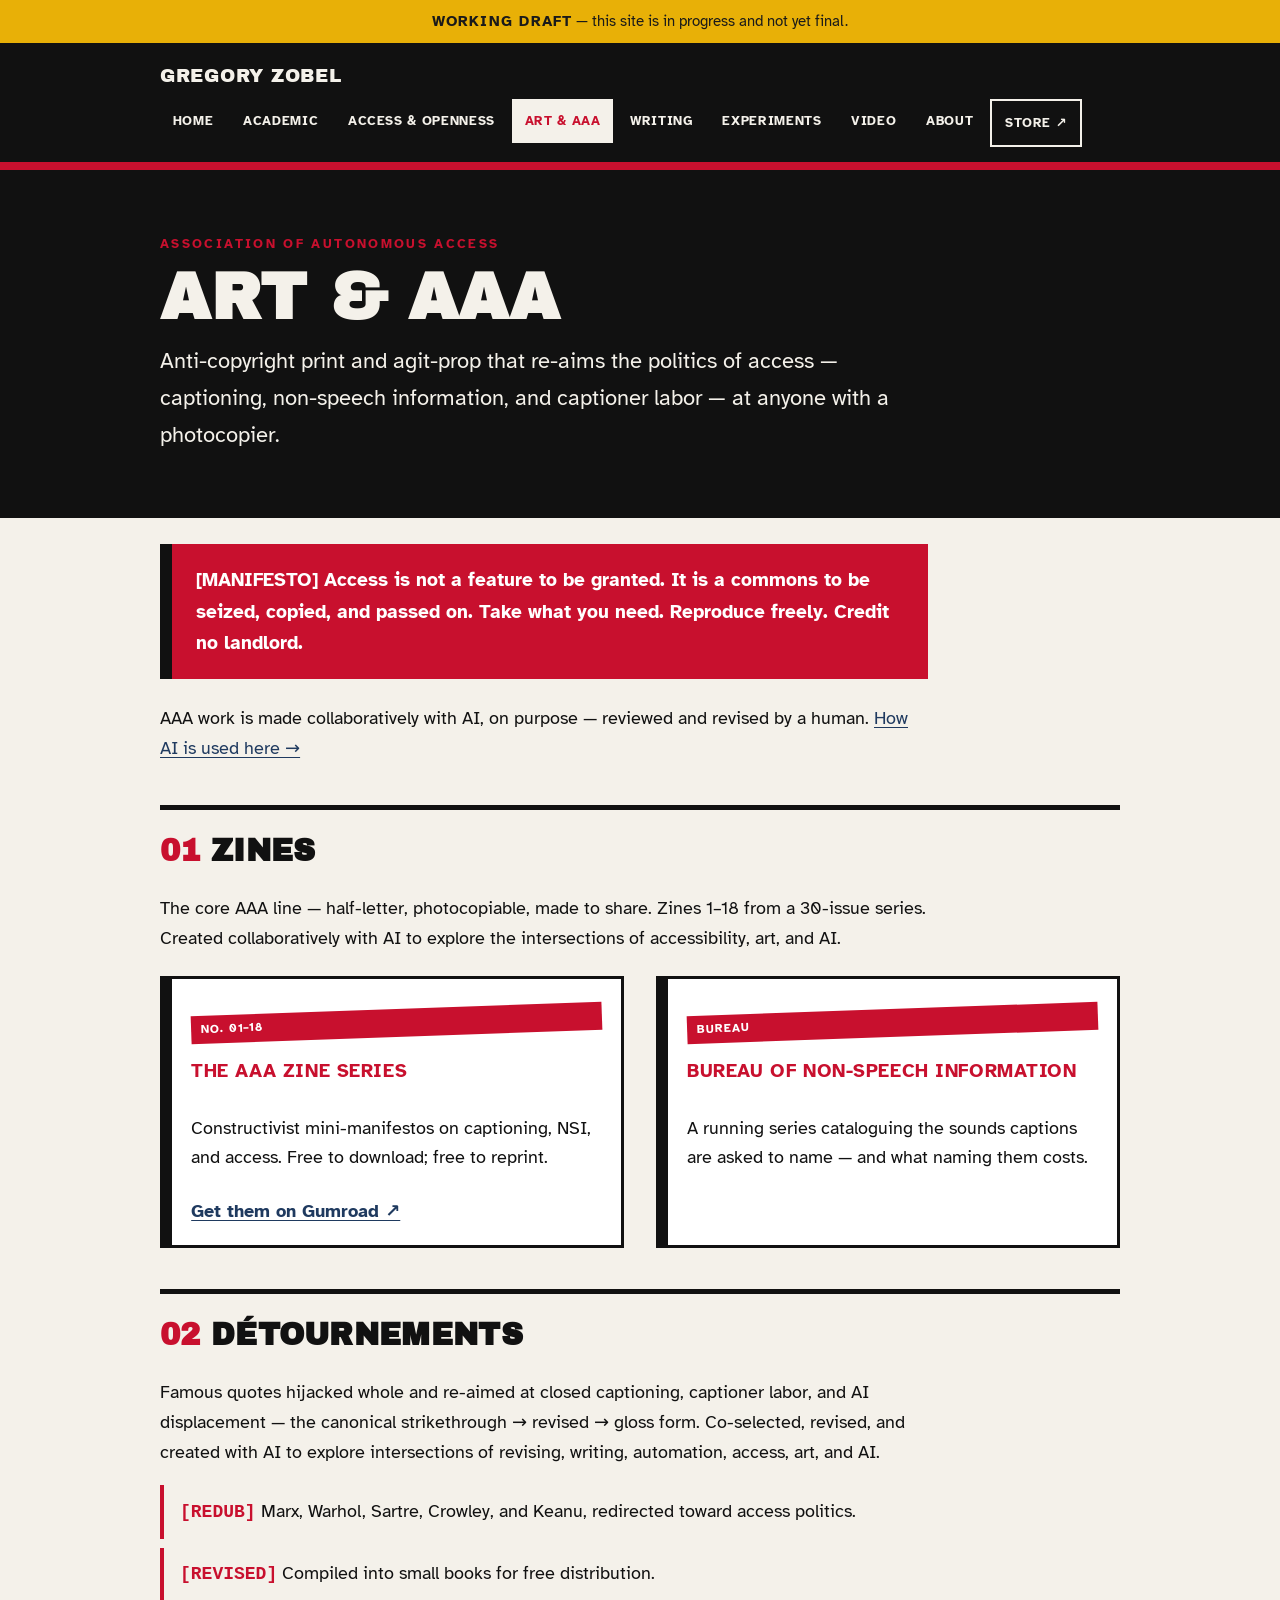
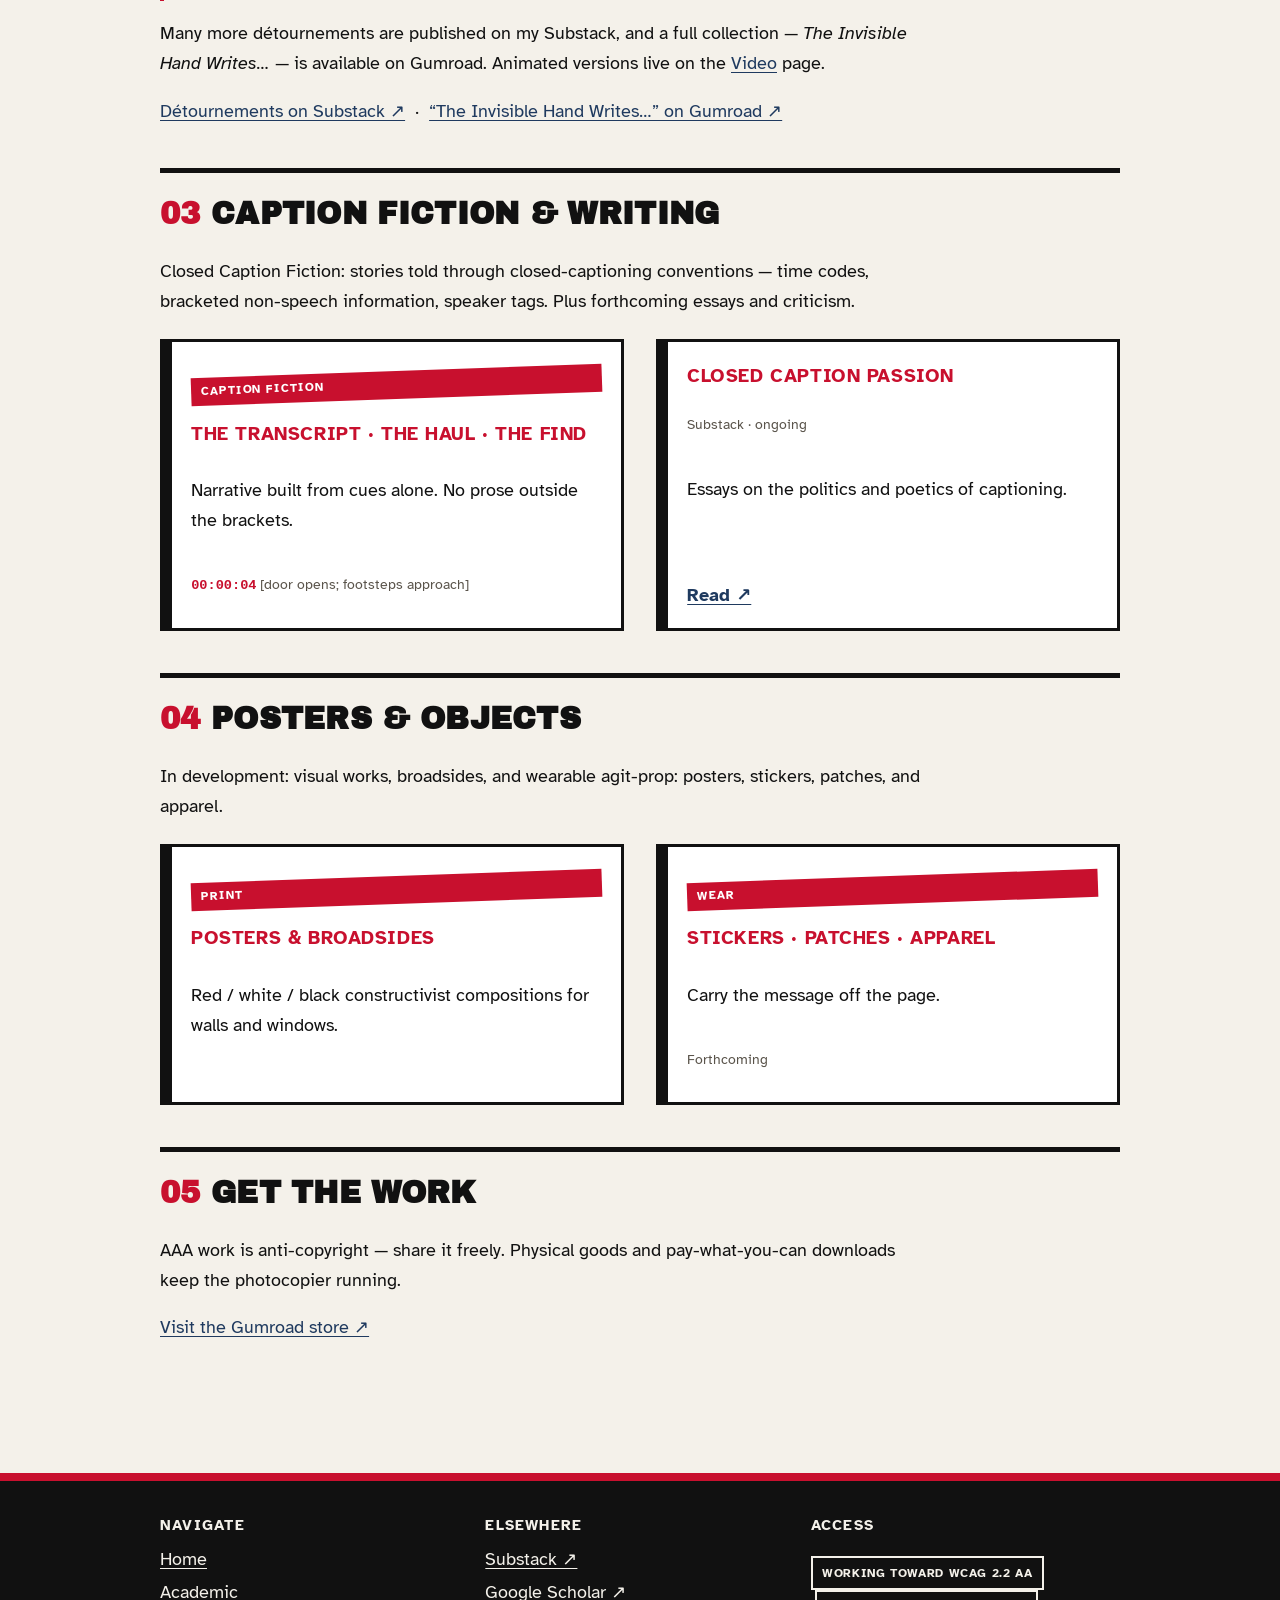
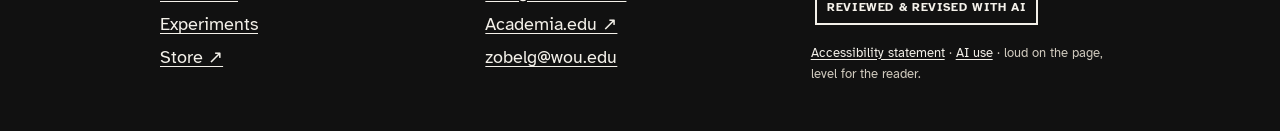
==== commit 9cab755e: "AI-use statement v2: expanded sections and tools; site-wide AI badge; pointer lines on index, aaa, a" ====
--- a/aaa.html
+++ b/aaa.html
@@ -45,6 +45,7 @@
   <div class="wrap">
 
     <p class="thesis">[MANIFESTO] Access is not a feature to be granted. It is a commons to be seized, copied, and passed on. Take what you need. Reproduce freely. Credit no landlord.</p>
+    <p class="meta">AAA work is made collaboratively with AI, on purpose — reviewed and revised by a human. <a href="ai-use.html">How AI is used here →</a></p>
 
     <h2><span class="n" aria-hidden="true">01</span> Zines</h2>
     <p>The core AAA line — half-letter, photocopiable, made to share. Zines 1–18 from a 30-issue series. Created collaboratively with AI to explore the intersections of accessibility, art, and AI.</p>
@@ -104,7 +105,7 @@
     </div>
     <div>
       <h2>Access</h2>
-      <p><span class="badge">Working toward WCAG 2.2 AA</span></p>
+      <p><span class="badge">Working toward WCAG 2.2 AA</span> <a class="badge" href="ai-use.html">Reviewed &amp; revised with AI</a></p>
       <p class="fineprint"><a href="accessibility.html">Accessibility statement</a> · <a href="ai-use.html">AI use</a> · loud on the page, level for the reader.</p>
     </div>
   </div>
--- a/assets/css/site.css
+++ b/assets/css/site.css
@@ -221,3 +221,5 @@
 tfoot th,tfoot td{font-weight:700;border-bottom:0;border-top:3px solid var(--accent);}
 .register-academic tfoot th,.register-academic tfoot td{border-top-color:var(--aca-yellow);}
 td:last-child,th:last-child{text-align:right;}
+a.badge{color:inherit;text-decoration:none;margin-left:.3rem;}
+a.badge:hover,a.badge:focus{background:var(--aaa-paper);color:var(--aaa-ink);}
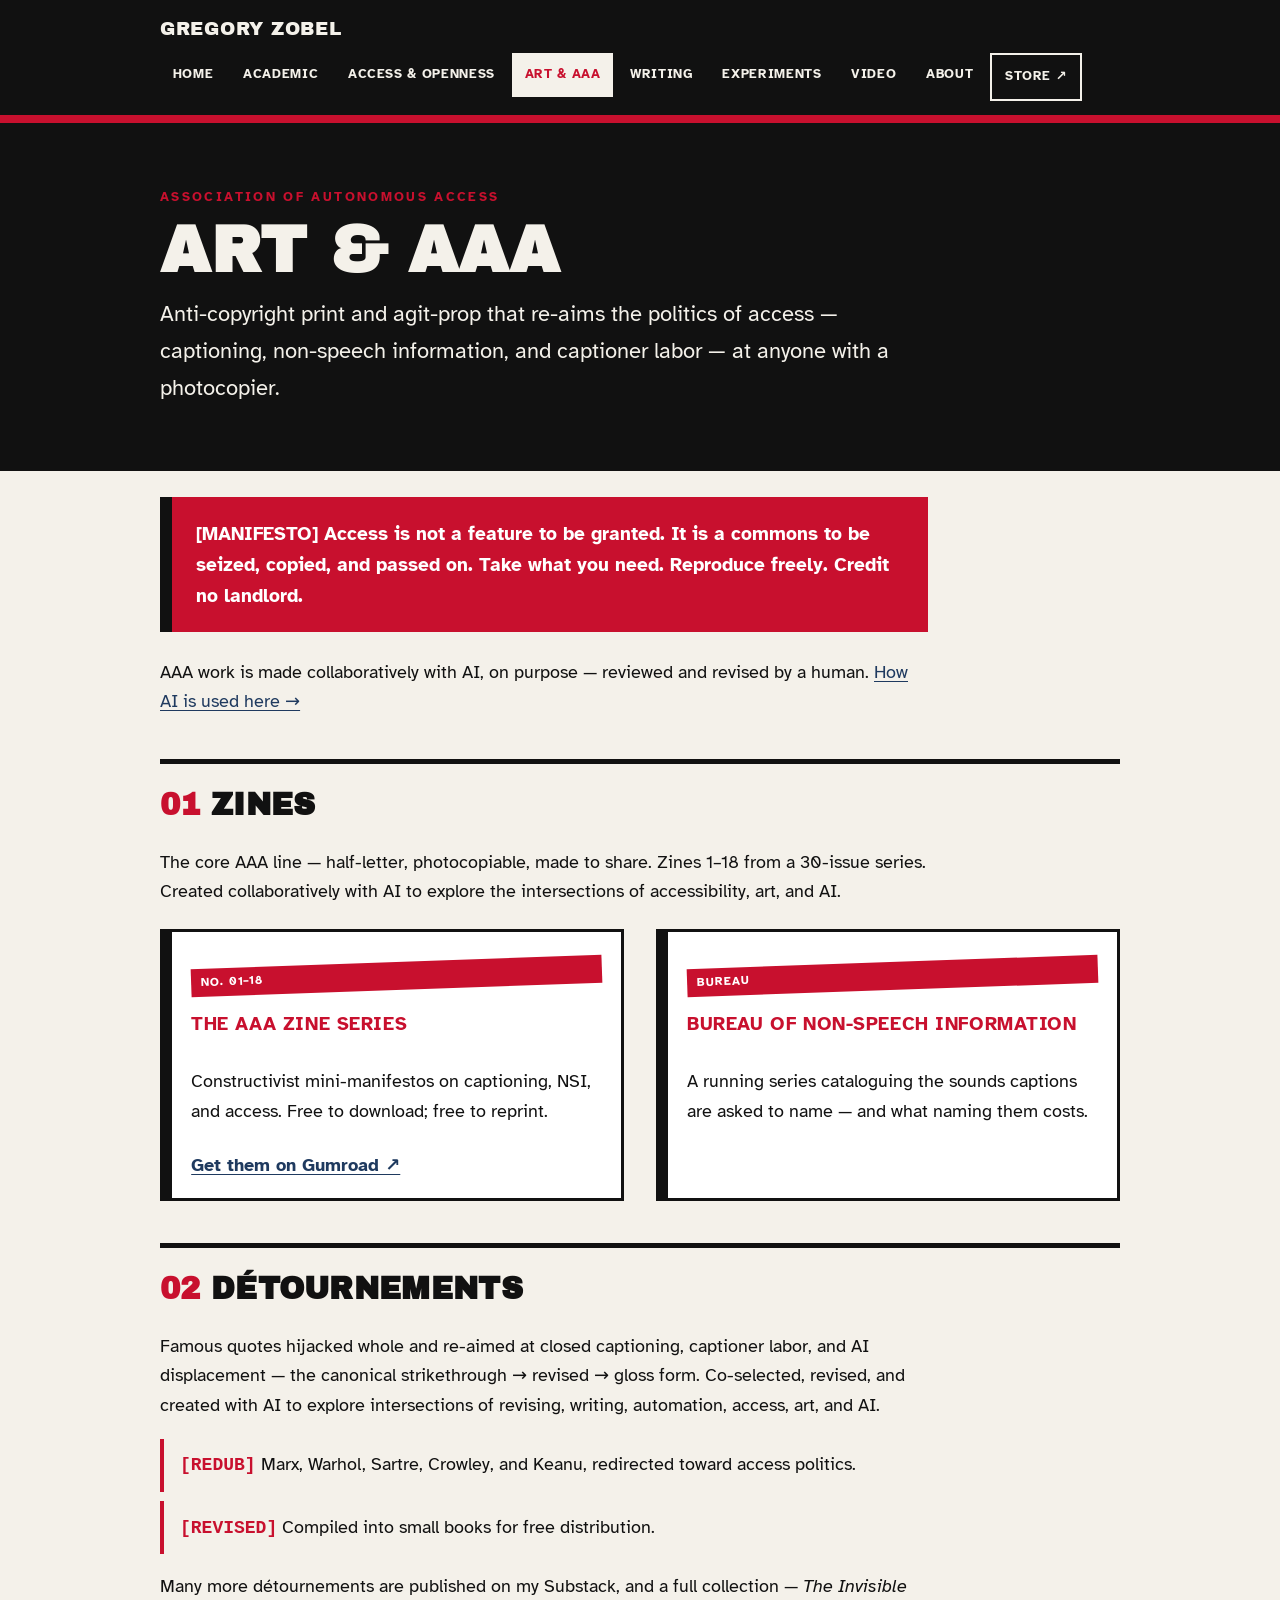
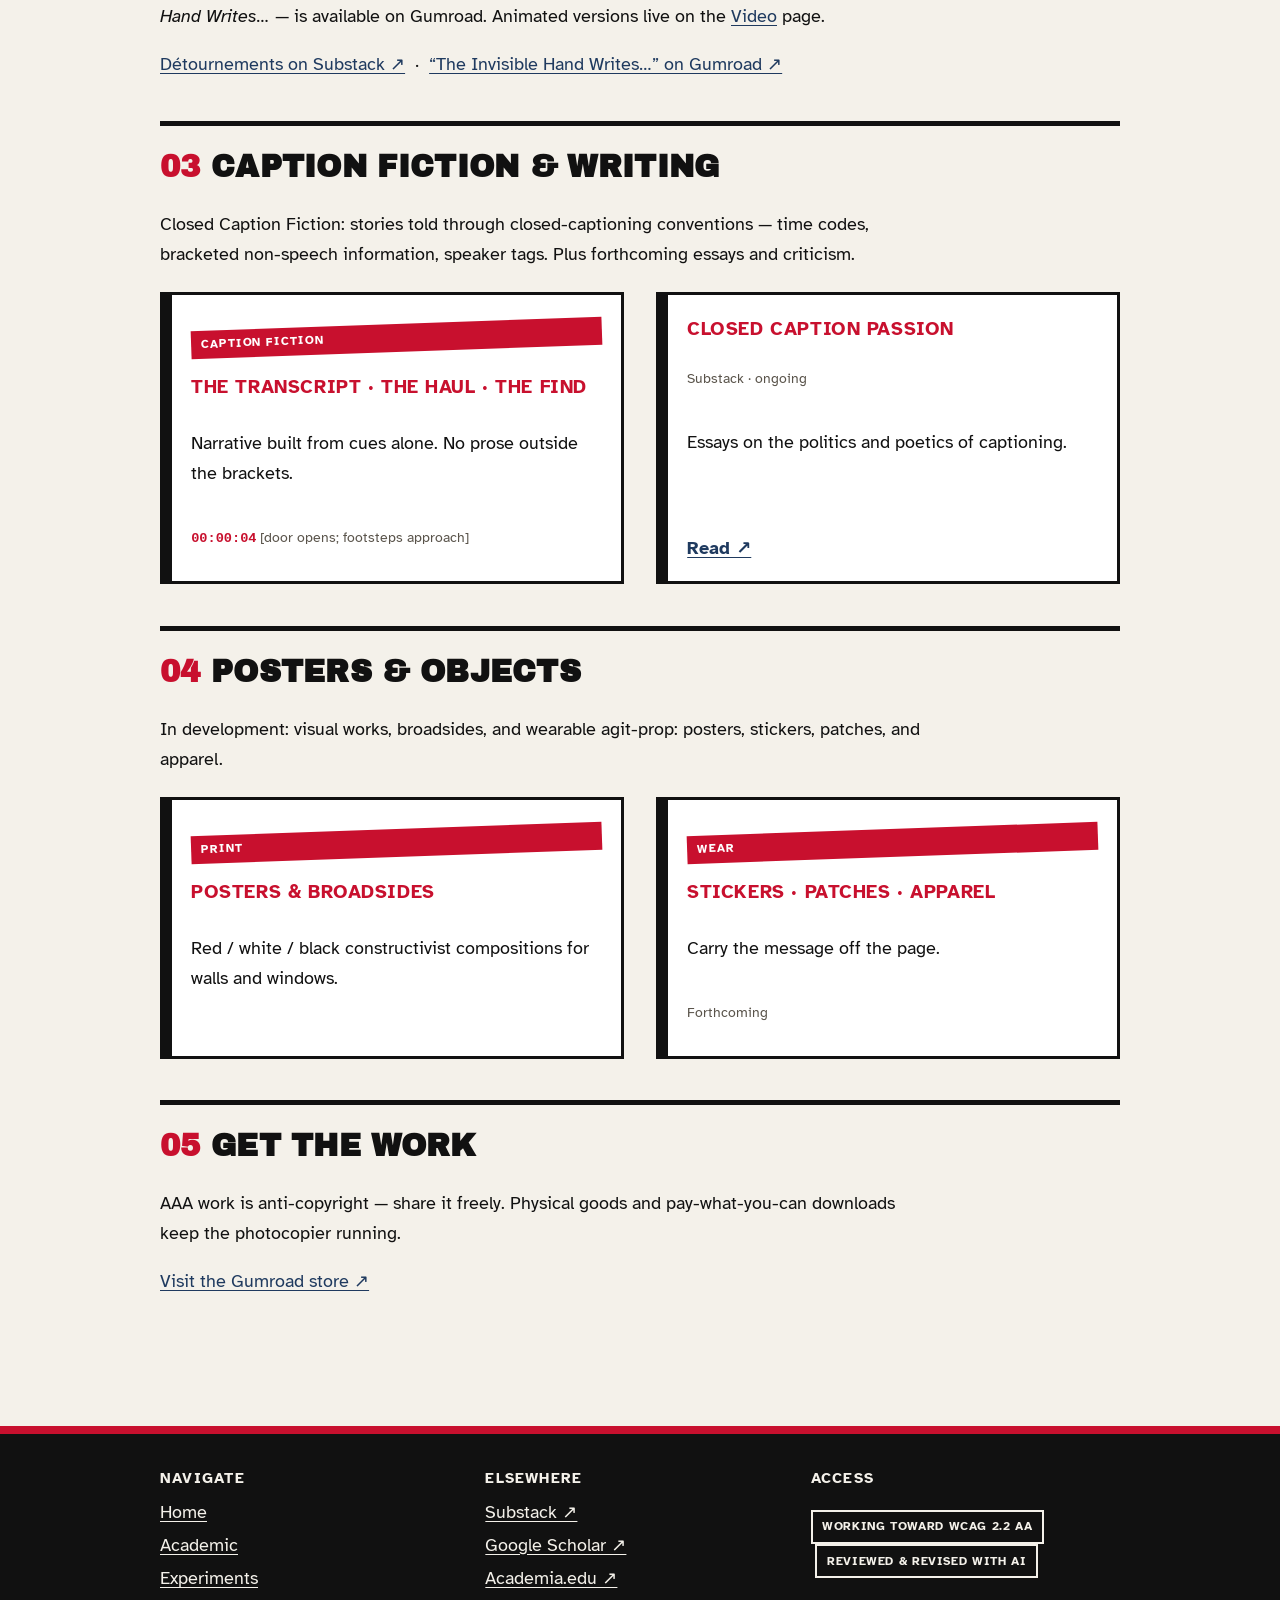
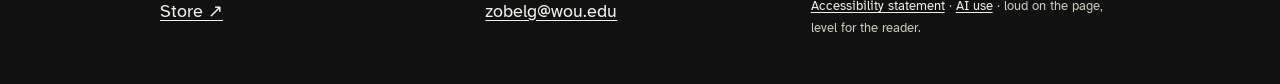
==== commit 75f17003: "Remove site-wide working-draft banner; accessibility statement dated November 2026 Co-Authored-By: C" ====
--- a/aaa.html
+++ b/aaa.html
@@ -12,7 +12,6 @@
 </head>
 <body>
 <a class="skip" href="#main">Skip to main content</a>
-<div class="draft-banner" role="note"><strong>Working draft</strong> — this site is in progress and not yet final.</div>
 
 <header class="site-header">
   <div class="wrap">
